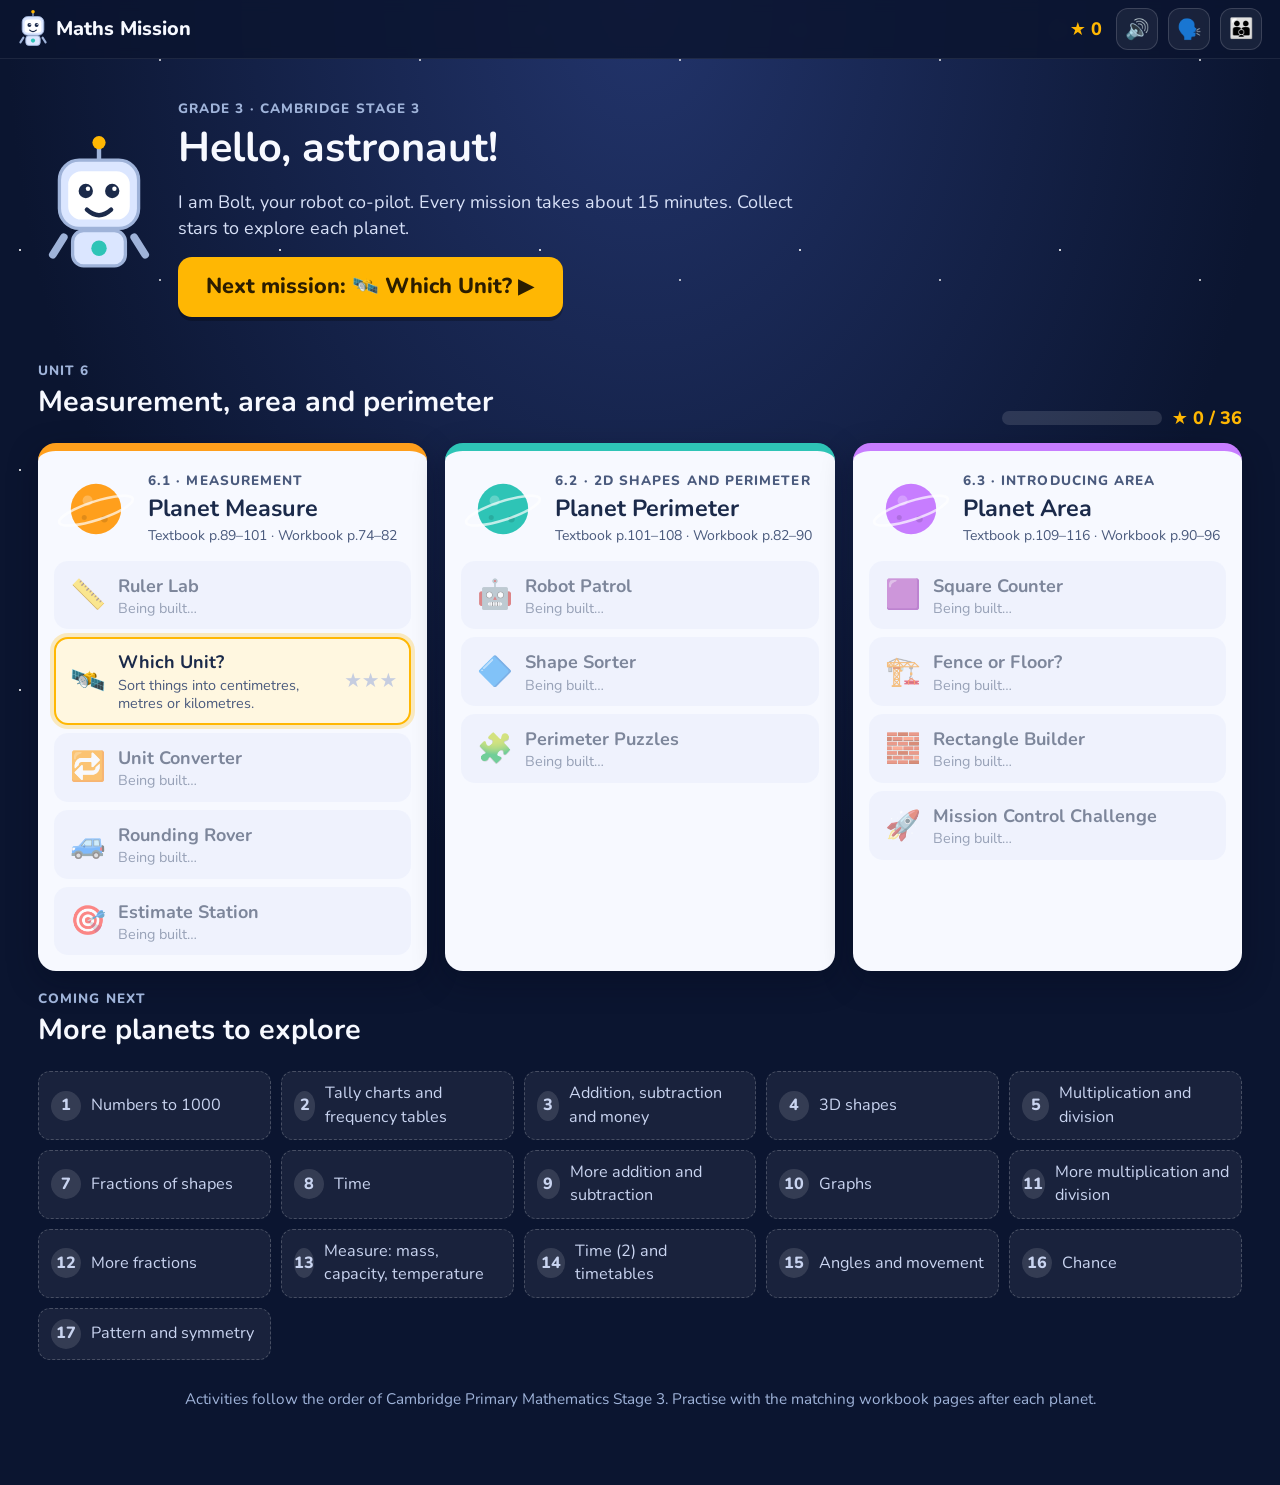
==== index.html @ ecca881b "Add Maths Mission core: app shell, mission map, parent corner, activity runtime Static site (no buil" ====
<!doctype html>
<html lang="en">
<head>
  <meta charset="utf-8">
  <meta name="viewport" content="width=device-width, initial-scale=1">
  <title>Maths Mission</title>
  <meta name="description" content="Interactive Grade 3 maths missions following Cambridge Primary Mathematics Stage 3.">
  <meta name="theme-color" content="#0b1530">
  <link rel="icon" type="image/svg+xml" href="assets/favicon.svg">
  <link rel="preconnect" href="https://fonts.googleapis.com">
  <link rel="preconnect" href="https://fonts.gstatic.com" crossorigin>
  <link rel="stylesheet" href="https://fonts.googleapis.com/css2?family=Nunito:wght@400;700;800&display=swap">
  <link rel="stylesheet" href="css/style.css">
</head>
<body>
  <div id="app"><p style="padding:40px;text-align:center">Loading Maths Mission…</p></div>
  <noscript><p style="padding:40px;text-align:center">Maths Mission needs JavaScript turned on.</p></noscript>

  <script src="js/core.js"></script>
  <script src="js/components.js"></script>
  <script src="js/curriculum.js"></script>

  <!-- Unit 6 activities (one file each) -->
  <script src="js/activities/ruler-lab.js"></script>
  <script src="js/activities/which-unit.js"></script>
  <script src="js/activities/unit-converter.js"></script>
  <script src="js/activities/rounding-rover.js"></script>
  <script src="js/activities/estimate-measure.js"></script>
  <script src="js/activities/robot-patrol.js"></script>
  <script src="js/activities/regular-irregular.js"></script>
  <script src="js/activities/perimeter-puzzles.js"></script>
  <script src="js/activities/square-counter.js"></script>
  <script src="js/activities/fence-or-grass.js"></script>
  <script src="js/activities/rectangle-builder.js"></script>
  <script src="js/activities/mission-challenge.js"></script>

  <script src="js/app.js"></script>
</body>
</html>
---- css/style.css ----
/* Maths Mission — styles. Space theme, large readable text, big click targets. */
:root {
  --space-1: #0b1530;
  --space-2: #15234a;
  --space-3: #22346b;
  --ink: #1b2a4a;
  --ink-soft: #4a5a7d;
  --paper: #f7f9ff;
  --paper-2: #e9eefc;
  --line: #c9d3ee;
  --gold: #ffb703;
  --good: #1f9d6b;
  --good-bg: #e2f7ee;
  --try: #c2410c;
  --try-bg: #fff1e6;
  --info-bg: #eef3ff;
  --accent: #2ec4b6;
  --radius: 18px;
  --shadow: 0 10px 30px rgba(3, 10, 30, 0.35);
  --font: 'Nunito', 'Trebuchet MS', 'Segoe UI', system-ui, sans-serif;
}

* {
  box-sizing: border-box;
}
html {
  font-size: 18px;
}
body {
  margin: 0;
  font-family: var(--font);
  color: var(--paper);
  background-color: var(--space-1);
  background-image: radial-gradient(1.5px 1.5px at 20px 30px, #ffffffcc 50%, transparent 51%), radial-gradient(1px 1px at 90px 120px, #ffffff99 50%, transparent 51%), radial-gradient(1.5px 1.5px at 160px 60px, #ffffffaa 50%, transparent 51%), radial-gradient(1px 1px at 230px 170px, #ffffff88 50%, transparent 51%), radial-gradient(ellipse at top, var(--space-3), var(--space-1) 70%);
  background-size: 260px 220px, 260px 220px, 260px 220px, 260px 220px, 100% 100%;
  background-attachment: fixed;
  min-height: 100vh;
  line-height: 1.45;
}
a {
  color: inherit;
}
button {
  font-family: inherit;
}
h1,
h2,
h3,
h4 {
  line-height: 1.2;
  margin: 0 0 0.4em;
}
.muted {
  color: var(--ink-soft);
}
[hidden] {
  display: none !important;
}

/* ---------- top bar ---------- */
.topbar {
  position: sticky;
  top: 0;
  z-index: 20;
  display: flex;
  align-items: center;
  gap: 10px;
  padding: 8px 18px;
  background: rgba(11, 21, 48, 0.85);
  backdrop-filter: blur(6px);
  border-bottom: 1px solid rgba(255, 255, 255, 0.08);
}
.brand {
  display: flex;
  align-items: center;
  gap: 8px;
  font-weight: 800;
  font-size: 1.1rem;
  text-decoration: none;
}
.crumb {
  color: #b9c6ea;
  font-size: 0.9rem;
  white-space: nowrap;
  overflow: hidden;
  text-overflow: ellipsis;
}
.spacer {
  flex: 1;
}
.total-stars {
  color: var(--gold);
  font-weight: 800;
  margin-right: 4px;
}
.icon-btn {
  display: inline-grid;
  place-items: center;
  width: 42px;
  height: 42px;
  border-radius: 12px;
  border: 1px solid rgba(255, 255, 255, 0.15);
  background: rgba(255, 255, 255, 0.06);
  color: #fff;
  font-size: 1.1rem;
  cursor: pointer;
  text-decoration: none;
}
.icon-btn:hover {
  background: rgba(255, 255, 255, 0.14);
}
.icon-btn.on {
  background: var(--accent);
  border-color: transparent;
}

/* ---------- layout ---------- */
.page {
  max-width: 1240px;
  margin: 0 auto;
  padding: 22px 18px 60px;
}
.card {
  background: var(--paper);
  color: var(--ink);
  border-radius: var(--radius);
  padding: 22px;
  box-shadow: var(--shadow);
  margin-bottom: 18px;
}
.card.center {
  text-align: center;
}
.kicker {
  text-transform: uppercase;
  letter-spacing: 0.08em;
  font-size: 0.75rem;
  font-weight: 800;
  color: #9fb3d9;
  margin: 0 0 4px;
}
.footnote {
  color: #9fb3d9;
  font-size: 0.85rem;
  text-align: center;
  margin-top: 28px;
}

/* ---------- buttons ---------- */
.btn {
  display: inline-flex;
  align-items: center;
  justify-content: center;
  gap: 6px;
  min-height: 52px;
  padding: 10px 22px;
  border-radius: 14px;
  border: none;
  background: var(--accent);
  color: #06212a;
  font-weight: 800;
  font-size: 1.05rem;
  cursor: pointer;
  text-decoration: none;
  box-shadow: 0 4px 0 rgba(0, 0, 0, 0.25);
  transition: transform 0.08s ease, filter 0.15s ease;
}
.btn:hover {
  filter: brightness(1.08);
}
.btn:active {
  transform: translateY(2px);
  box-shadow: 0 2px 0 rgba(0, 0, 0, 0.25);
}
.btn:disabled {
  opacity: 0.45;
  cursor: not-allowed;
  filter: grayscale(0.4);
}
.btn:focus-visible,
.choice:focus-visible,
.num-input:focus-visible,
.icon-btn:focus-visible,
.mission:focus-visible {
  outline: 4px solid var(--gold);
  outline-offset: 2px;
}
.btn-big {
  font-size: 1.2rem;
  min-height: 60px;
  padding: 12px 28px;
  background: var(--gold);
  color: #2b1d00;
}
.btn-ghost {
  background: var(--paper-2);
  color: var(--ink);
}
.btn-danger {
  background: #e5484d;
  color: #fff;
}
.btn-next {
  min-width: 150px;
  background: var(--gold);
  color: #2b1d00;
}

/* ---------- map ---------- */
.hero {
  display: flex;
  align-items: center;
  gap: 24px;
  padding: 18px 6px 26px;
}
.hero h1 {
  font-size: 2.3rem;
}
.hero .lead {
  color: #d7e0f7;
  max-width: 640px;
  margin: 0 0 16px;
}
.hero-robot .robot {
  animation: float 3.5s ease-in-out infinite;
}
@keyframes float {
  50% {
    transform: translateY(-8px);
  }
}
.unit {
  margin-top: 18px;
}
.unit-head {
  display: flex;
  justify-content: space-between;
  align-items: flex-end;
  gap: 16px;
  flex-wrap: wrap;
  margin-bottom: 12px;
}
.unit-head h2 {
  font-size: 1.6rem;
}
.unit-progress {
  display: flex;
  align-items: center;
  gap: 10px;
  min-width: 240px;
}
.bar {
  flex: 1;
  height: 14px;
  border-radius: 99px;
  background: rgba(255, 255, 255, 0.12);
  overflow: hidden;
}
.bar span {
  display: block;
  height: 100%;
  background: linear-gradient(90deg, var(--gold), #ffd166);
  border-radius: 99px;
}
.bar-label {
  color: var(--gold);
  font-weight: 800;
}
.planets {
  display: grid;
  grid-template-columns: repeat(3, minmax(0, 1fr));
  gap: 18px;
}
.planet {
  background: var(--paper);
  color: var(--ink);
  border-radius: var(--radius);
  padding: 16px;
  box-shadow: var(--shadow);
  border-top: 8px solid var(--accent);
}
.planet-head {
  display: flex;
  gap: 10px;
  align-items: center;
  margin-bottom: 10px;
}
.planet-head h3 {
  font-size: 1.3rem;
  margin: 0;
}
.planet-head .kicker {
  color: var(--ink-soft);
}
.book-ref {
  font-size: 0.78rem;
  color: var(--ink-soft);
  margin: 4px 0 0;
}
.missions {
  list-style: none;
  margin: 0;
  padding: 0;
  display: grid;
  gap: 8px;
}
.mission {
  display: flex;
  align-items: center;
  gap: 10px;
  padding: 10px 12px;
  border-radius: 14px;
  background: var(--paper-2);
  text-decoration: none;
  border: 2px solid transparent;
  transition: transform 0.1s ease, border-color 0.1s ease;
}
.mission:hover {
  transform: translateY(-2px);
  border-color: var(--accent);
}
.mission.is-next {
  border-color: var(--gold);
  background: #fff7e0;
  box-shadow: 0 0 0 4px rgba(255, 183, 3, 0.25);
}
.mission.is-locked {
  opacity: 0.55;
  pointer-events: none;
}
.mission-icon {
  font-size: 1.6rem;
  width: 40px;
  text-align: center;
}
.mission-text {
  flex: 1;
  display: flex;
  flex-direction: column;
  min-width: 0;
}
.mission-text small {
  color: var(--ink-soft);
  font-size: 0.8rem;
  line-height: 1.3;
}
.stars {
  white-space: nowrap;
  font-size: 1.1rem;
}
.star {
  color: #c6cde0;
}
.star.on {
  color: var(--gold);
  text-shadow: 0 0 6px rgba(255, 183, 3, 0.6);
}
.upcoming-grid {
  display: grid;
  grid-template-columns: repeat(auto-fill, minmax(210px, 1fr));
  gap: 10px;
}
.upcoming {
  display: flex;
  align-items: center;
  gap: 10px;
  padding: 10px 12px;
  border-radius: 12px;
  background: rgba(255, 255, 255, 0.06);
  border: 1px dashed rgba(255, 255, 255, 0.2);
  color: #c9d4f0;
  font-size: 0.9rem;
}
.upcoming-num {
  display: inline-grid;
  place-items: center;
  width: 30px;
  height: 30px;
  border-radius: 50%;
  background: rgba(255, 255, 255, 0.12);
  font-weight: 800;
}

/* ---------- activity player ---------- */
.play {
  display: grid;
  grid-template-columns: minmax(0, 1fr) 300px;
  gap: 18px;
  align-items: start;
}
.play-main {
  background: var(--paper);
  color: var(--ink);
  border-radius: var(--radius);
  box-shadow: var(--shadow);
  border-top: 8px solid var(--accent);
  padding: 16px 20px 18px;
  min-width: 0;
}
.play-head {
  display: flex;
  align-items: center;
  gap: 14px;
  flex-wrap: wrap;
}
.play-head h1 {
  font-size: 1.5rem;
  margin: 0;
  flex: 1;
}
.back {
  text-decoration: none;
  font-weight: 800;
  color: var(--ink-soft);
  padding: 6px 10px;
  border-radius: 10px;
  background: var(--paper-2);
}
.progress {
  display: flex;
  align-items: center;
  gap: 10px;
}
.phase-tag {
  font-size: 0.8rem;
  font-weight: 800;
  padding: 4px 10px;
  border-radius: 99px;
  background: var(--info-bg);
  color: var(--ink-soft);
}
.phase-practice {
  background: #fff3cd;
  color: #7a5200;
}
.phase-done {
  background: var(--good-bg);
  color: var(--good);
}
.dots {
  display: flex;
  gap: 5px;
}
.dots i {
  width: 14px;
  height: 14px;
  border-radius: 50%;
  background: var(--paper-2);
  border: 2px solid var(--line);
}
.dots i.done {
  background: var(--gold);
  border-color: var(--gold);
}
.dots i.now {
  border-color: var(--accent);
  box-shadow: 0 0 0 3px rgba(46, 196, 182, 0.3);
}
.robot-row {
  display: flex;
  align-items: center;
  gap: 12px;
  margin: 12px 0 6px;
}
.robot-box {
  flex: none;
}
.bubble {
  position: relative;
  background: var(--info-bg);
  border: 2px solid var(--line);
  border-radius: 16px;
  padding: 10px 14px;
  font-size: 1.1rem;
  font-weight: 700;
  min-height: 48px;
  flex: 1;
}
.bubble::before {
  content: '';
  position: absolute;
  left: -12px;
  top: 50%;
  margin-top: -10px;
  border: 10px solid transparent;
  border-right-color: var(--line);
  border-left: 0;
}
.bubble.pop {
  animation: pop 0.25s ease;
}
@keyframes pop {
  0% {
    transform: scale(0.97);
  }
  60% {
    transform: scale(1.02);
  }
}
.robot-cheer {
  animation: bounce 0.6s ease;
}
@keyframes bounce {
  30% {
    transform: translateY(-10px) rotate(-4deg);
  }
  60% {
    transform: translateY(0) rotate(3deg);
  }
}
.stage {
  min-height: 340px;
  padding: 10px 0;
  display: flex;
  flex-direction: column;
  align-items: center;
  gap: 14px;
}
.stage > * {
  max-width: 100%;
}
.controls {
  display: flex;
  align-items: center;
  justify-content: space-between;
  gap: 12px;
  border-top: 2px solid var(--paper-2);
  padding-top: 12px;
  flex-wrap: wrap;
}
.control-btns {
  display: flex;
  gap: 10px;
  margin-left: auto;
}
.feedback {
  font-weight: 700;
  font-size: 1.05rem;
  padding: 8px 12px;
  border-radius: 12px;
  min-height: 44px;
  flex: 1;
  min-width: 200px;
}
.fb-good {
  background: var(--good-bg);
  color: var(--good);
}
.fb-try {
  background: var(--try-bg);
  color: var(--try);
}
.fb-info {
  background: var(--info-bg);
  color: var(--ink);
}

/* parent panel */
.parent-panel {
  background: #fffaf0;
  color: var(--ink);
  border-radius: var(--radius);
  box-shadow: var(--shadow);
  padding: 14px 16px;
  position: sticky;
  top: 74px;
  font-size: 0.9rem;
}
.parent-panel summary {
  font-weight: 800;
  cursor: pointer;
  font-size: 1rem;
}
.tip-block {
  margin-top: 12px;
}
.tip-block h4 {
  font-size: 0.8rem;
  text-transform: uppercase;
  letter-spacing: 0.06em;
  color: #9a6b00;
  margin-bottom: 4px;
}
.tip-block p {
  margin: 0;
}
.tip-block ul {
  margin: 0;
  padding-left: 18px;
}
.tip-block li {
  margin-bottom: 4px;
}

/* done card */
.done-card {
  text-align: center;
  padding: 20px;
}
.done-stars .stars {
  font-size: 3.4rem;
}
.done-btns {
  display: flex;
  gap: 10px;
  justify-content: center;
  flex-wrap: wrap;
  margin-top: 14px;
}

/* ---------- shared activity widgets ---------- */
.lesson {
  text-align: center;
  max-width: 720px;
}
.lesson-title {
  font-size: 1.5rem;
  color: var(--ink);
}
.lesson-text {
  font-size: 1.15rem;
  margin: 0;
}
.prompt {
  font-size: 1.35rem;
  font-weight: 800;
  text-align: center;
  max-width: 760px;
}
.prompt b,
.prompt strong {
  color: #0b6e66;
}
.choices {
  display: grid;
  grid-template-columns: repeat(auto-fit, minmax(120px, 1fr));
  gap: 10px;
  width: 100%;
  max-width: 640px;
}
.choice {
  min-height: 60px;
  padding: 10px 14px;
  border-radius: 14px;
  border: 3px solid var(--line);
  background: #fff;
  color: var(--ink);
  font-size: 1.2rem;
  font-weight: 800;
  cursor: pointer;
  transition: transform 0.08s ease, border-color 0.1s ease;
}
.choice:hover:not(:disabled) {
  border-color: var(--accent);
  transform: translateY(-2px);
}
.choice:disabled {
  cursor: default;
}
.choice.good {
  border-color: var(--good);
  background: var(--good-bg);
  color: var(--good);
}
.choice.bad {
  border-color: var(--try);
  background: var(--try-bg);
  color: var(--try);
}
.num-row {
  display: flex;
  align-items: center;
  gap: 10px;
  flex-wrap: wrap;
  justify-content: center;
}
.num-prefix,
.num-unit {
  font-size: 1.3rem;
  font-weight: 800;
}
.num-input {
  width: 130px;
  height: 60px;
  font-size: 1.6rem;
  font-weight: 800;
  text-align: center;
  border-radius: 14px;
  border: 3px solid var(--line);
  color: var(--ink);
  font-family: inherit;
}
.num-input.good {
  border-color: var(--good);
  background: var(--good-bg);
}
.num-input.bad {
  border-color: var(--try);
}
.btn-check {
  background: var(--accent);
}
.btn-half {
  background: var(--paper-2);
  color: var(--ink);
}
.shake {
  animation: shake 0.35s ease;
}
@keyframes shake {
  25% {
    transform: translateX(-6px);
  }
  75% {
    transform: translateX(6px);
  }
}
.sum-row {
  display: flex;
  align-items: center;
  gap: 6px;
  flex-wrap: wrap;
  justify-content: center;
  font-size: 1.3rem;
  font-weight: 800;
}
.chip {
  display: inline-block;
  padding: 6px 12px;
  border-radius: 12px;
  background: var(--info-bg);
  border: 2px solid var(--line);
}
.chip-total {
  background: #fff3cd;
  border-color: var(--gold);
}
.sum-op {
  color: var(--ink-soft);
}

/* svg grid + ruler */
.grid-svg {
  touch-action: none;
  user-select: none;
}
.grid-lines line {
  stroke: #b8c4e3;
  stroke-width: 1.5;
}
.cell-fill {
  fill: #c9b6ff;
  stroke: none;
}
.cell-hover {
  fill: #e4dbff;
}
.ruler-body {
  fill: #ffe9a8;
  stroke: #d4a72c;
  stroke-width: 2;
}
.ruler-broken .ruler-body {
  fill: #ffd6a0;
}
.ruler-tick {
  stroke: #5a4300;
  stroke-width: 2;
}
.ruler-tick-half {
  stroke-width: 1.5;
}
.ruler-tick-mm {
  stroke-width: 1;
  opacity: 0.6;
}
.ruler-num {
  font-size: 15px;
  font-weight: 800;
  fill: #3d2e00;
  font-family: var(--font);
}
.ruler-cm {
  font-size: 11px;
  fill: #7a5c00;
  font-family: var(--font);
}
.dragging {
  cursor: grabbing !important;
}
svg text {
  font-family: var(--font);
}

/* confetti */
.confetti {
  position: fixed;
  inset: 0;
  pointer-events: none;
  overflow: hidden;
  z-index: 50;
}
.confetti i {
  position: absolute;
  top: -20px;
  width: 10px;
  height: 14px;
  border-radius: 2px;
  animation-name: fall;
  animation-timing-function: ease-in;
  animation-fill-mode: forwards;
}
@keyframes fall {
  to {
    top: 105%;
    transform: rotate(720deg);
  }
}

/* parent page */
.parent .card h1 {
  font-size: 1.8rem;
}
.table-wrap {
  overflow-x: auto;
}
.progress-table {
  width: 100%;
  border-collapse: collapse;
  font-size: 0.92rem;
}
.progress-table th,
.progress-table td {
  text-align: left;
  padding: 8px 10px;
  border-bottom: 1px solid var(--line);
  vertical-align: top;
}
.progress-table th {
  font-size: 0.75rem;
  text-transform: uppercase;
  letter-spacing: 0.05em;
  color: var(--ink-soft);
}
.section-row td {
  background: var(--paper-2);
  font-weight: 800;
}
.slips ul {
  margin: 0;
  padding-left: 16px;
}

/* ---------- responsive ---------- */
@media (max-width: 1100px) {
  .play {
    grid-template-columns: 1fr;
  }
  .parent-panel {
    position: static;
  }
}
@media (max-width: 900px) {
  .planets {
    grid-template-columns: 1fr;
  }
}
@media (max-width: 640px) {
  html {
    font-size: 16px;
  }
  .page {
    padding: 14px 16px 40px;
  }
  .hero {
    flex-direction: column;
    text-align: center;
  }
  .hero h1 {
    font-size: 1.8rem;
  }
  .crumb,
  .brand span {
    display: none;
  }
  .play-main {
    padding: 12px;
  }
  .controls {
    flex-direction: column;
    align-items: stretch;
  }
  .control-btns {
    margin-left: 0;
    justify-content: flex-end;
  }
}
@media (prefers-reduced-motion: reduce) {
  *,
  *::before,
  *::after {
    animation: none !important;
    transition: none !important;
  }
}
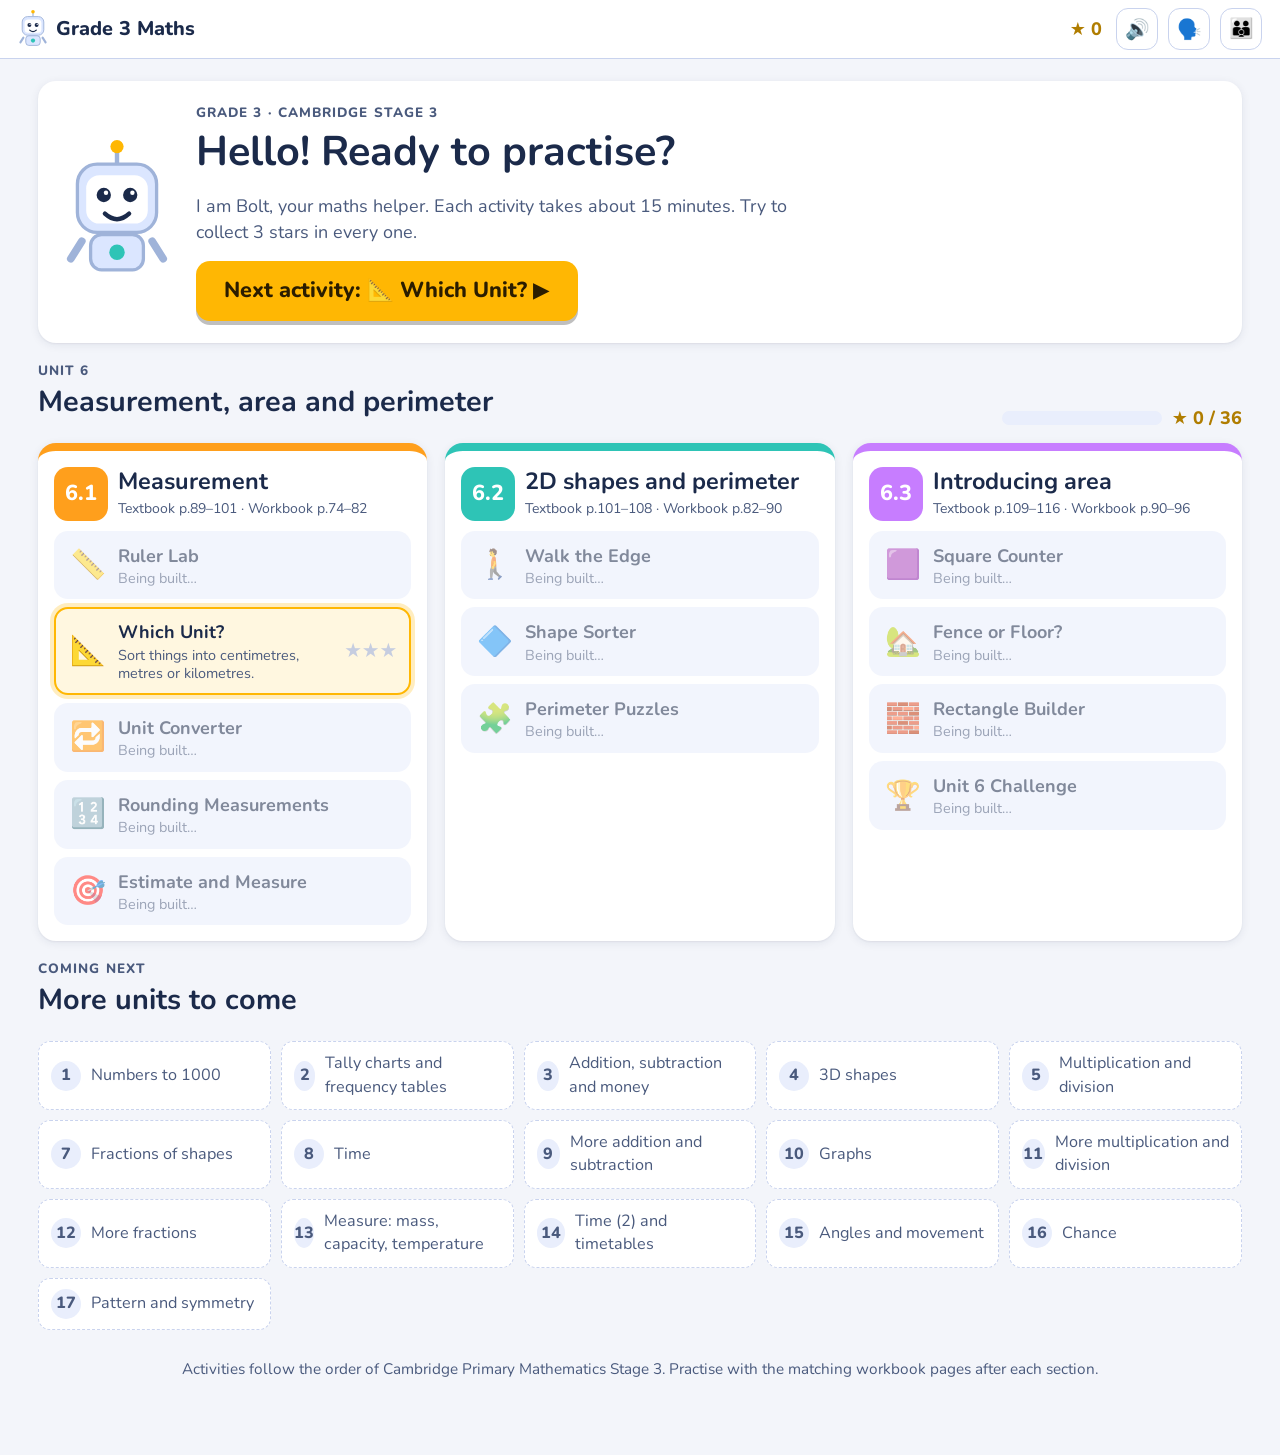
==== commit 95ad4827: "Switch to a plain, light design with everyday objects Remove the space/planet theme: light backgroun" ====
--- a/index.html
+++ b/index.html
@@ -3,9 +3,9 @@
 <head>
   <meta charset="utf-8">
   <meta name="viewport" content="width=device-width, initial-scale=1">
-  <title>Maths Mission</title>
-  <meta name="description" content="Interactive Grade 3 maths missions following Cambridge Primary Mathematics Stage 3.">
-  <meta name="theme-color" content="#0b1530">
+  <title>Grade 3 Maths</title>
+  <meta name="description" content="Interactive Grade 3 maths activities following Cambridge Primary Mathematics Stage 3.">
+  <meta name="theme-color" content="#f3f5fa">
   <link rel="icon" type="image/svg+xml" href="assets/favicon.svg">
   <link rel="preconnect" href="https://fonts.googleapis.com">
   <link rel="preconnect" href="https://fonts.gstatic.com" crossorigin>
@@ -13,8 +13,8 @@
   <link rel="stylesheet" href="css/style.css">
 </head>
 <body>
-  <div id="app"><p style="padding:40px;text-align:center">Loading Maths Mission…</p></div>
-  <noscript><p style="padding:40px;text-align:center">Maths Mission needs JavaScript turned on.</p></noscript>
+  <div id="app"><p style="padding:40px;text-align:center">Loading…</p></div>
+  <noscript><p style="padding:40px;text-align:center">This site needs JavaScript turned on.</p></noscript>
 
   <script src="js/core.js"></script>
   <script src="js/components.js"></script>
--- a/css/style.css
+++ b/css/style.css
@@ -1,8 +1,5 @@
 /* Maths Mission — styles. Space theme, large readable text, big click targets. */
 :root {
-  --space-1: #0b1530;
-  --space-2: #15234a;
-  --space-3: #22346b;
   --ink: #1b2a4a;
   --ink-soft: #4a5a7d;
   --paper: #f7f9ff;
@@ -16,7 +13,8 @@
   --info-bg: #eef3ff;
   --accent: #2ec4b6;
   --radius: 18px;
-  --shadow: 0 10px 30px rgba(3, 10, 30, 0.35);
+  --bg: #f3f5fa;
+  --shadow: 0 2px 10px rgba(27, 42, 74, 0.08), 0 1px 2px rgba(27, 42, 74, 0.06);
   --font: 'Nunito', 'Trebuchet MS', 'Segoe UI', system-ui, sans-serif;
 }
 
@@ -29,11 +27,8 @@
 body {
   margin: 0;
   font-family: var(--font);
-  color: var(--paper);
-  background-color: var(--space-1);
-  background-image: radial-gradient(1.5px 1.5px at 20px 30px, #ffffffcc 50%, transparent 51%), radial-gradient(1px 1px at 90px 120px, #ffffff99 50%, transparent 51%), radial-gradient(1.5px 1.5px at 160px 60px, #ffffffaa 50%, transparent 51%), radial-gradient(1px 1px at 230px 170px, #ffffff88 50%, transparent 51%), radial-gradient(ellipse at top, var(--space-3), var(--space-1) 70%);
-  background-size: 260px 220px, 260px 220px, 260px 220px, 260px 220px, 100% 100%;
-  background-attachment: fixed;
+  color: var(--ink);
+  background: var(--bg);
   min-height: 100vh;
   line-height: 1.45;
 }
@@ -66,9 +61,8 @@
   align-items: center;
   gap: 10px;
   padding: 8px 18px;
-  background: rgba(11, 21, 48, 0.85);
-  backdrop-filter: blur(6px);
-  border-bottom: 1px solid rgba(255, 255, 255, 0.08);
+  background: #ffffff;
+  border-bottom: 1px solid var(--line);
 }
 .brand {
   display: flex;
@@ -79,7 +73,7 @@
   text-decoration: none;
 }
 .crumb {
-  color: #b9c6ea;
+  color: var(--ink-soft);
   font-size: 0.9rem;
   white-space: nowrap;
   overflow: hidden;
@@ -89,7 +83,7 @@
   flex: 1;
 }
 .total-stars {
-  color: var(--gold);
+  color: #b07d00;
   font-weight: 800;
   margin-right: 4px;
 }
@@ -99,15 +93,15 @@
   width: 42px;
   height: 42px;
   border-radius: 12px;
-  border: 1px solid rgba(255, 255, 255, 0.15);
-  background: rgba(255, 255, 255, 0.06);
-  color: #fff;
+  border: 1px solid var(--line);
+  background: #fff;
+  color: var(--ink);
   font-size: 1.1rem;
   cursor: pointer;
   text-decoration: none;
 }
 .icon-btn:hover {
-  background: rgba(255, 255, 255, 0.14);
+  background: var(--paper-2);
 }
 .icon-btn.on {
   background: var(--accent);
@@ -136,11 +130,11 @@
   letter-spacing: 0.08em;
   font-size: 0.75rem;
   font-weight: 800;
-  color: #9fb3d9;
+  color: var(--ink-soft);
   margin: 0 0 4px;
 }
 .footnote {
-  color: #9fb3d9;
+  color: var(--ink-soft);
   font-size: 0.85rem;
   text-align: center;
   margin-top: 28px;
@@ -211,13 +205,16 @@
   display: flex;
   align-items: center;
   gap: 24px;
-  padding: 18px 6px 26px;
+  padding: 22px 24px;
+  background: #fff;
+  border-radius: var(--radius);
+  box-shadow: var(--shadow);
 }
 .hero h1 {
   font-size: 2.3rem;
 }
 .hero .lead {
-  color: #d7e0f7;
+  color: var(--ink-soft);
   max-width: 640px;
   margin: 0 0 16px;
 }
@@ -253,7 +250,7 @@
   flex: 1;
   height: 14px;
   border-radius: 99px;
-  background: rgba(255, 255, 255, 0.12);
+  background: var(--paper-2);
   overflow: hidden;
 }
 .bar span {
@@ -263,34 +260,43 @@
   border-radius: 99px;
 }
 .bar-label {
-  color: var(--gold);
-  font-weight: 800;
-}
-.planets {
+  color: #b07d00;
+  font-weight: 800;
+}
+.sections {
   display: grid;
   grid-template-columns: repeat(3, minmax(0, 1fr));
   gap: 18px;
 }
-.planet {
-  background: var(--paper);
+.section-card {
+  background: #fff;
   color: var(--ink);
   border-radius: var(--radius);
   padding: 16px;
   box-shadow: var(--shadow);
   border-top: 8px solid var(--accent);
 }
-.planet-head {
+.section-head {
   display: flex;
   gap: 10px;
   align-items: center;
   margin-bottom: 10px;
 }
-.planet-head h3 {
+.section-num {
+  flex: none;
+  display: inline-grid;
+  place-items: center;
+  width: 54px;
+  height: 54px;
+  border-radius: 14px;
+  background: var(--accent);
+  color: #fff;
+  font-weight: 800;
+  font-size: 1.2rem;
+}
+.section-head h3 {
   font-size: 1.3rem;
   margin: 0;
-}
-.planet-head .kicker {
-  color: var(--ink-soft);
 }
 .book-ref {
   font-size: 0.78rem;
@@ -366,9 +372,9 @@
   gap: 10px;
   padding: 10px 12px;
   border-radius: 12px;
-  background: rgba(255, 255, 255, 0.06);
-  border: 1px dashed rgba(255, 255, 255, 0.2);
-  color: #c9d4f0;
+  background: #fff;
+  border: 1px dashed var(--line);
+  color: var(--ink-soft);
   font-size: 0.9rem;
 }
 .upcoming-num {
@@ -377,7 +383,7 @@
   width: 30px;
   height: 30px;
   border-radius: 50%;
-  background: rgba(255, 255, 255, 0.12);
+  background: var(--paper-2);
   font-weight: 800;
 }
 
@@ -389,7 +395,7 @@
   align-items: start;
 }
 .play-main {
-  background: var(--paper);
+  background: #fff;
   color: var(--ink);
   border-radius: var(--radius);
   box-shadow: var(--shadow);
@@ -861,7 +867,7 @@
   }
 }
 @media (max-width: 900px) {
-  .planets {
+  .sections {
     grid-template-columns: 1fr;
   }
 }
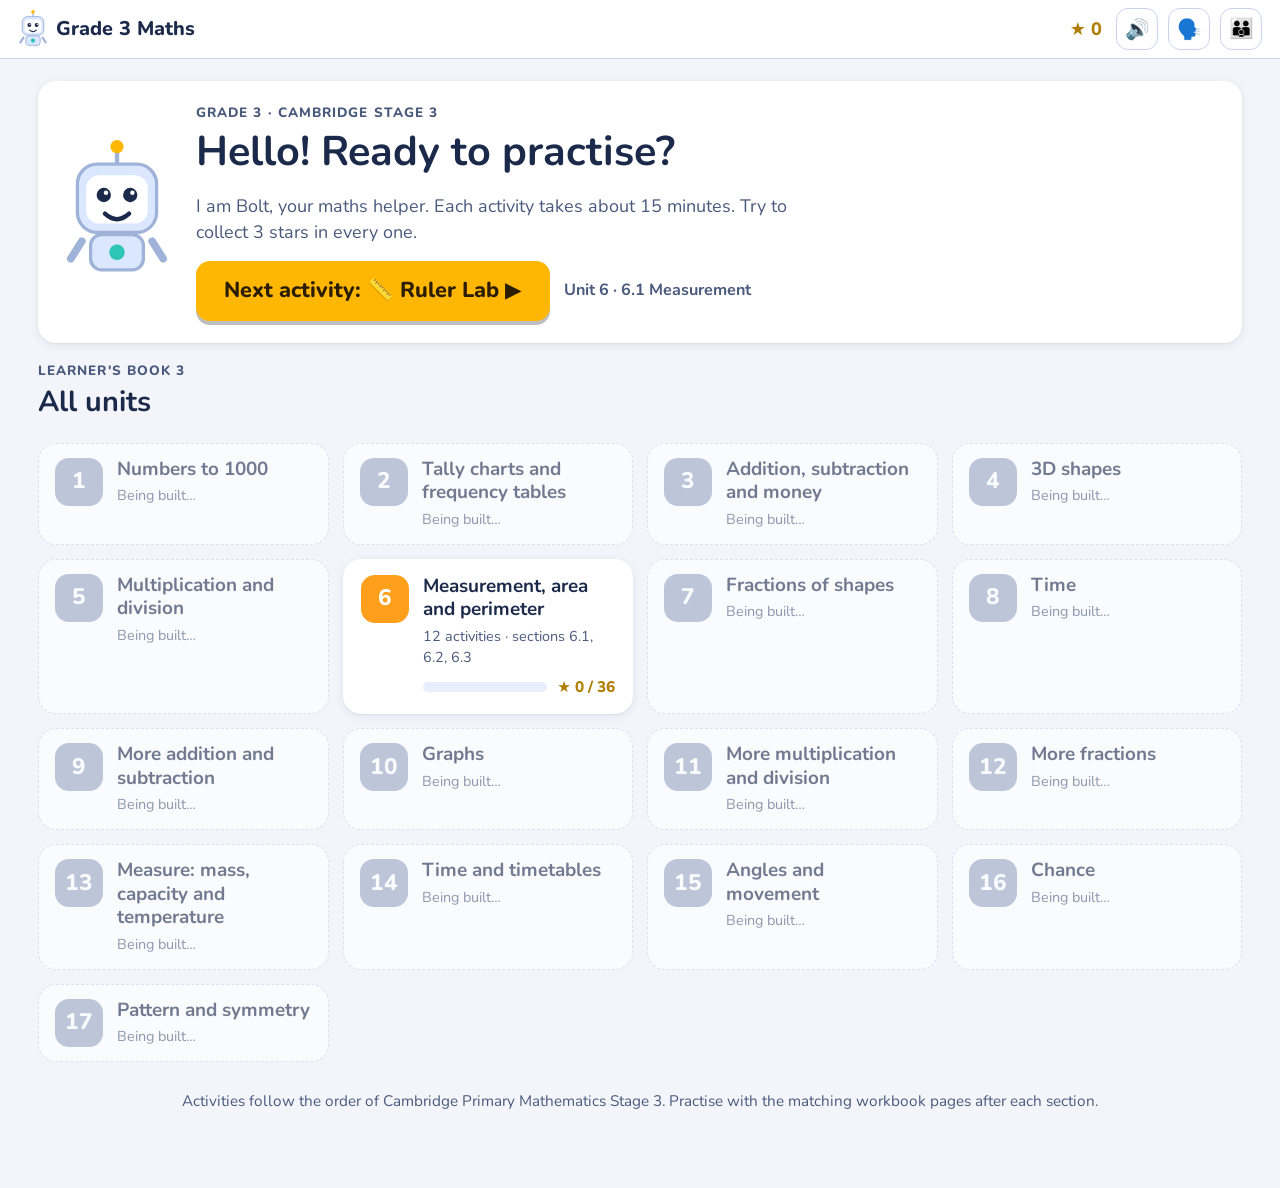
==== commit a1b26257: "Prepare for all 17 units: unit grid home page, unit pages, per-unit files The home page now shows ev" ====
--- a/index.html
+++ b/index.html
@@ -20,7 +20,52 @@
   <script src="js/components.js"></script>
   <script src="js/curriculum.js"></script>
 
-  <!-- Unit 6 activities (one file each) -->
+  <!-- Unit 1 -->
+  <script src="js/units/unit-01.js"></script>
+  <script src="js/activities/place-value-builder.js"></script>
+  <script src="js/activities/number-square-pieces.js"></script>
+  <script src="js/activities/number-word-cards.js"></script>
+  <script src="js/activities/compare-and-order.js"></script>
+  <script src="js/activities/number-line-1000.js"></script>
+  <script src="js/activities/rounding-hill.js"></script>
+
+  <!-- Unit 2 -->
+  <script src="js/units/unit-02.js"></script>
+  <script src="js/activities/tally-marks.js"></script>
+  <script src="js/activities/survey-tally-table.js"></script>
+  <script src="js/activities/read-the-table.js"></script>
+  <script src="js/activities/chance-experiment.js"></script>
+
+  <!-- Unit 3 -->
+  <script src="js/units/unit-03.js"></script>
+  <script src="js/activities/add-with-regrouping.js"></script>
+  <script src="js/activities/subtract-with-regrouping.js"></script>
+  <script src="js/activities/ink-blot-sums.js"></script>
+  <script src="js/activities/dollars-and-cents.js"></script>
+  <script src="js/activities/shop-and-change.js"></script>
+  <script src="js/activities/digit-sum-detective.js"></script>
+
+  <!-- Unit 4 -->
+  <script src="js/units/unit-04.js"></script>
+  <script src="js/activities/shape-sorter-3d.js"></script>
+  <script src="js/activities/prism-or-pyramid.js"></script>
+  <script src="js/activities/face-edge-vertex-count.js"></script>
+  <script src="js/activities/cube-builder.js"></script>
+  <script src="js/activities/straw-shape-builder.js"></script>
+  <script src="js/activities/mystery-shape-clues.js"></script>
+
+  <!-- Unit 5 -->
+  <script src="js/units/unit-05.js"></script>
+  <script src="js/activities/equal-groups-maker.js"></script>
+  <script src="js/activities/array-fact-family.js"></script>
+  <script src="js/activities/multiples-hunter.js"></script>
+  <script src="js/activities/times-ten-machine.js"></script>
+  <script src="js/activities/double-it-tables.js"></script>
+  <script src="js/activities/split-and-add-tables.js"></script>
+  <script src="js/activities/jump-along-sequences.js"></script>
+
+  <!-- Unit 6 -->
+  <script src="js/units/unit-06.js"></script>
   <script src="js/activities/ruler-lab.js"></script>
   <script src="js/activities/which-unit.js"></script>
   <script src="js/activities/unit-converter.js"></script>
@@ -34,6 +79,103 @@
   <script src="js/activities/rectangle-builder.js"></script>
   <script src="js/activities/mission-challenge.js"></script>
 
+  <!-- Unit 7 -->
+  <script src="js/units/unit-07.js"></script>
+  <script src="js/activities/fair-share-pizza.js"></script>
+  <script src="js/activities/fraction-colour-in.js"></script>
+  <script src="js/activities/fraction-strip-wall.js"></script>
+  <script src="js/activities/whole-from-part.js"></script>
+  <script src="js/activities/tile-designer.js"></script>
+
+  <!-- Unit 8 -->
+  <script src="js/units/unit-08.js"></script>
+  <script src="js/activities/hour-hand-hint.js"></script>
+  <script src="js/activities/five-minute-ring.js"></script>
+  <script src="js/activities/past-or-to.js"></script>
+  <script src="js/activities/clock-twins.js"></script>
+  <script src="js/activities/set-the-clock.js"></script>
+
+  <!-- Unit 9 -->
+  <script src="js/units/unit-09.js"></script>
+  <script src="js/activities/tens-make-a-hundred.js"></script>
+  <script src="js/activities/best-order-adding.js"></script>
+  <script src="js/activities/swap-a-hundred.js"></script>
+  <script src="js/activities/mystery-number.js"></script>
+  <script src="js/activities/bonds-to-100.js"></script>
+  <script src="js/activities/thousand-partners.js"></script>
+
+  <!-- Unit 10 -->
+  <script src="js/units/unit-10.js"></script>
+  <script src="js/activities/pictogram-maker.js"></script>
+  <script src="js/activities/bar-chart-builder.js"></script>
+  <script src="js/activities/spin-and-count.js"></script>
+  <script src="js/activities/venn-hoops.js"></script>
+  <script src="js/activities/carroll-grid.js"></script>
+
+  <!-- Unit 11 -->
+  <script src="js/units/unit-11.js"></script>
+  <script src="js/activities/times-square-explorer.js"></script>
+  <script src="js/activities/sequence-hops.js"></script>
+  <script src="js/activities/split-and-multiply.js"></script>
+  <script src="js/activities/share-and-leftovers.js"></script>
+  <script src="js/activities/grid-method-builder.js"></script>
+  <script src="js/activities/chunk-and-divide.js"></script>
+  <script src="js/activities/remainder-decisions.js"></script>
+
+  <!-- Unit 12 -->
+  <script src="js/units/unit-12.js"></script>
+  <script src="js/activities/fraction-share-out.js"></script>
+  <script src="js/activities/fraction-whole-finder.js"></script>
+  <script src="js/activities/fraction-line-up.js"></script>
+  <script src="js/activities/equivalent-wall.js"></script>
+  <script src="js/activities/fraction-strip-sums.js"></script>
+  <script src="js/activities/sale-price-shop.js"></script>
+  <script src="js/activities/dicey-tenths.js"></script>
+  <script src="js/activities/fraction-of-measures.js"></script>
+
+  <!-- Unit 13 -->
+  <script src="js/units/unit-13.js"></script>
+  <script src="js/activities/scale-reader.js"></script>
+  <script src="js/activities/balance-puzzle.js"></script>
+  <script src="js/activities/kilo-grid.js"></script>
+  <script src="js/activities/jug-reader.js"></script>
+  <script src="js/activities/same-amount.js"></script>
+  <script src="js/activities/thermo-reader.js"></script>
+
+  <!-- Unit 14 -->
+  <script src="js/units/unit-14.js"></script>
+  <script src="js/activities/clock-to-the-minute.js"></script>
+  <script src="js/activities/minute-challenge.js"></script>
+  <script src="js/activities/calendar-hops.js"></script>
+  <script src="js/activities/birthdays-and-years.js"></script>
+  <script src="js/activities/my-day-timetable.js"></script>
+  <script src="js/activities/bus-stop-timetable.js"></script>
+
+  <!-- Unit 15 -->
+  <script src="js/units/unit-15.js"></script>
+  <script src="js/activities/turn-spinner.js"></script>
+  <script src="js/activities/right-angle-hunt.js"></script>
+  <script src="js/activities/compass-garden.js"></script>
+  <script src="js/activities/robot-route.js"></script>
+  <script src="js/activities/hippo-routes.js"></script>
+
+  <!-- Unit 16 -->
+  <script src="js/units/unit-16.js"></script>
+  <script src="js/activities/chance-word-sort.js"></script>
+  <script src="js/activities/domino-card-draw.js"></script>
+  <script src="js/activities/crocodile-coin-walk.js"></script>
+  <script src="js/activities/spinner-lab.js"></script>
+  <script src="js/activities/sweet-jar-chance.js"></script>
+  <script src="js/activities/venn-property-game.js"></script>
+
+  <!-- Unit 17 -->
+  <script src="js/units/unit-17.js"></script>
+  <script src="js/activities/mirror-line-finder.js"></script>
+  <script src="js/activities/reflect-it.js"></script>
+  <script src="js/activities/six-square-designs.js"></script>
+  <script src="js/activities/pattern-steps.js"></script>
+  <script src="js/activities/likelihood-line.js"></script>
+
   <script src="js/app.js"></script>
 </body>
 </html>
--- a/css/style.css
+++ b/css/style.css
@@ -51,11 +51,27 @@
 [hidden] {
   display: none !important;
 }
+/* Paints the phone status-bar band above the sticky top bar. */
+body::before {
+  content: '';
+  position: fixed;
+  inset: 0 0 auto;
+  height: env(safe-area-inset-top, 0px);
+  z-index: 25;
+  background: #ffffff;
+}
+.reset-row,
+.reset-btns {
+  display: flex;
+  flex-wrap: wrap;
+  gap: 10px;
+  align-items: center;
+}
 
 /* ---------- top bar ---------- */
 .topbar {
   position: sticky;
-  top: 0;
+  top: env(safe-area-inset-top, 0px);
   z-index: 20;
   display: flex;
   align-items: center;
@@ -857,6 +873,110 @@
   padding-left: 16px;
 }
 
+/* ---------- home: unit grid ---------- */
+.hero-actions {
+  display: flex;
+  align-items: center;
+  gap: 14px;
+  flex-wrap: wrap;
+}
+.hero-where {
+  color: var(--ink-soft);
+  font-size: 0.9rem;
+  font-weight: 700;
+}
+.unit-grid {
+  display: grid;
+  grid-template-columns: repeat(auto-fill, minmax(280px, 1fr));
+  gap: 14px;
+}
+.unit-card {
+  display: flex;
+  gap: 14px;
+  align-items: flex-start;
+  padding: 14px 16px;
+  background: #fff;
+  border-radius: var(--radius);
+  box-shadow: var(--shadow);
+  text-decoration: none;
+  border: 2px solid transparent;
+  transition: transform 0.1s ease, border-color 0.1s ease;
+}
+.unit-card:hover {
+  transform: translateY(-2px);
+  border-color: var(--accent);
+}
+.unit-card.is-locked {
+  opacity: 0.6;
+  pointer-events: none;
+  box-shadow: none;
+  border: 1px dashed var(--line);
+}
+.unit-num {
+  flex: none;
+  display: inline-grid;
+  place-items: center;
+  width: 48px;
+  height: 48px;
+  border-radius: 14px;
+  background: var(--accent);
+  color: #fff;
+  font-weight: 800;
+  font-size: 1.25rem;
+  font-variant-numeric: tabular-nums;
+}
+.unit-card-text {
+  display: flex;
+  flex-direction: column;
+  gap: 4px;
+  min-width: 0;
+  flex: 1;
+}
+.unit-card-text strong {
+  font-size: 1.05rem;
+  line-height: 1.25;
+}
+.unit-card-text small {
+  color: var(--ink-soft);
+  font-size: 0.8rem;
+}
+.unit-card .unit-progress {
+  min-width: 0;
+  margin-top: 4px;
+}
+.unit-card .bar {
+  height: 10px;
+}
+.unit-card .bar-label {
+  font-size: 0.85rem;
+  white-space: nowrap;
+}
+.back-light {
+  display: inline-block;
+  margin-bottom: 6px;
+}
+.unit-title {
+  font-size: 1.8rem;
+  text-wrap: balance;
+}
+.sections-two {
+  grid-template-columns: repeat(2, minmax(0, 1fr));
+}
+.sections-one {
+  grid-template-columns: minmax(0, 720px);
+}
+.unit-nav {
+  display: flex;
+  justify-content: space-between;
+  gap: 12px;
+  margin-top: 22px;
+}
+.unit-row td {
+  background: var(--ink);
+  color: #fff;
+  font-weight: 800;
+}
+
 /* ---------- responsive ---------- */
 @media (max-width: 1100px) {
   .play {
@@ -867,7 +987,9 @@
   }
 }
 @media (max-width: 900px) {
-  .sections {
+  .sections,
+  .sections-two,
+  .sections-one {
     grid-template-columns: 1fr;
   }
 }
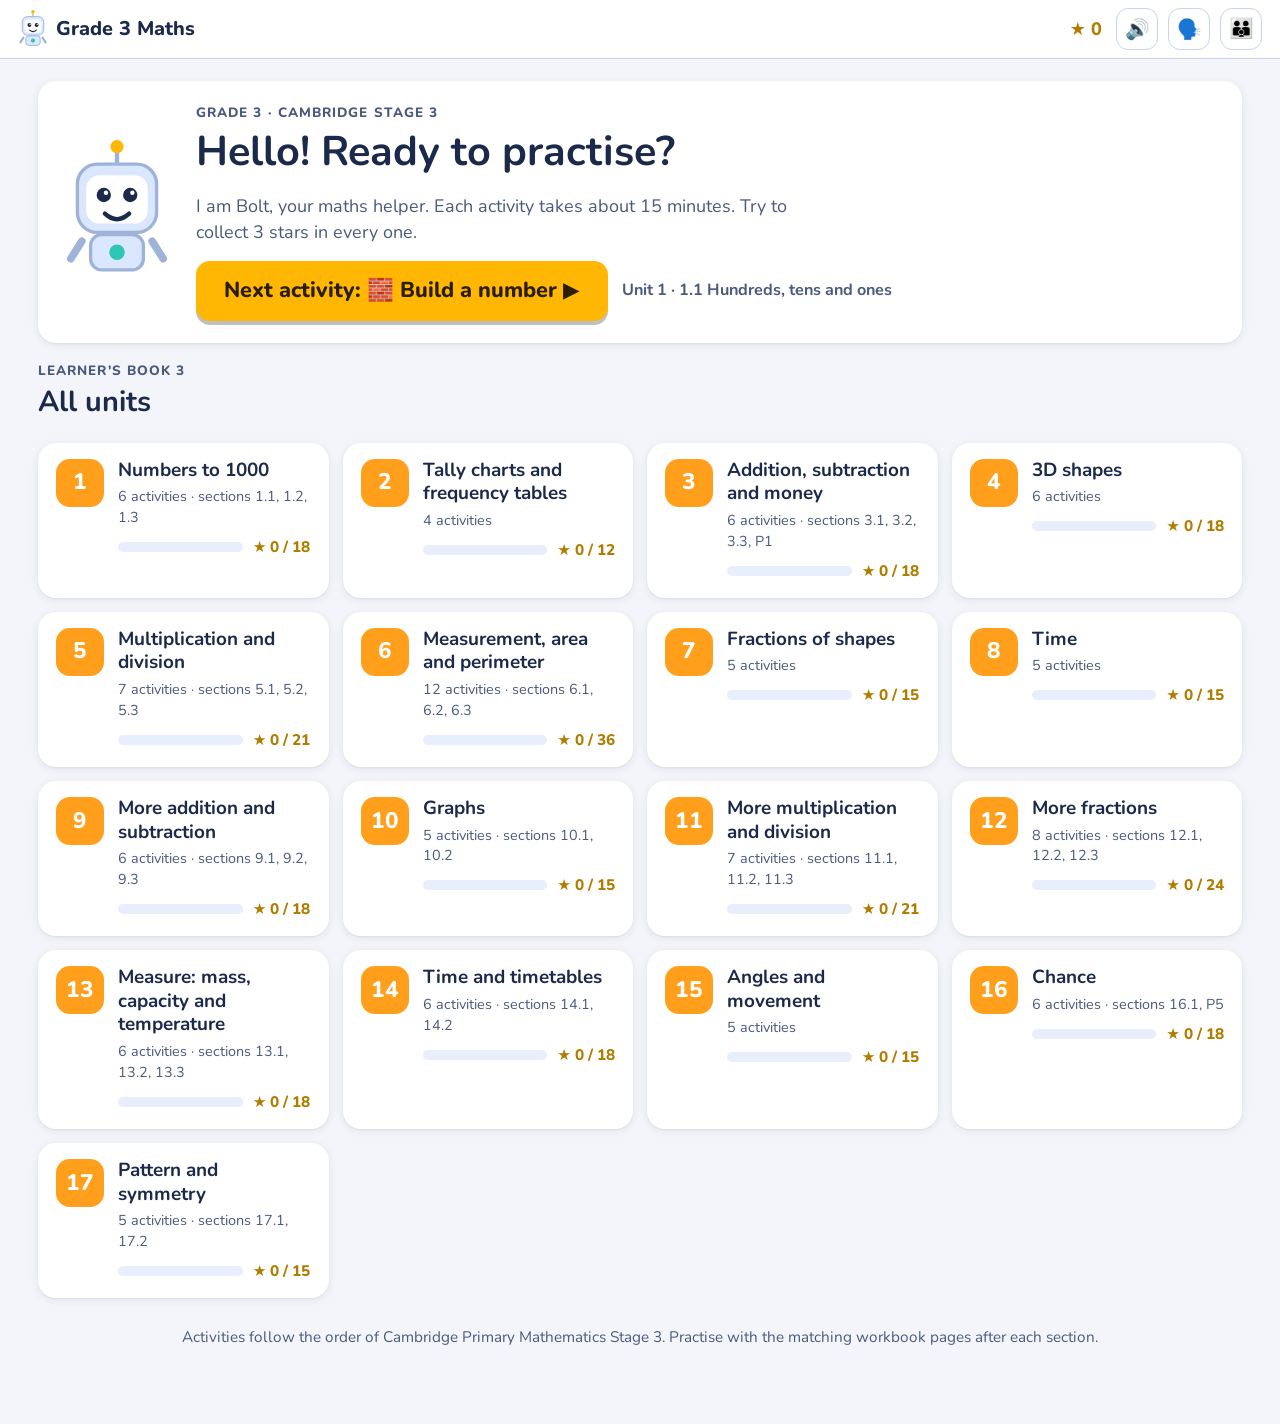
==== commit 85eab736: "WIP: Phase 1 account screens in progress (checkpoint) Partial work from the build in progress: scrip" ====
--- a/index.html
+++ b/index.html
@@ -16,6 +16,7 @@
   <div id="app"><p style="padding:40px;text-align:center">Loading…</p></div>
   <noscript><p style="padding:40px;text-align:center">This site needs JavaScript turned on.</p></noscript>
 
+  <script src="js/config.js"></script>
   <script src="js/core.js"></script>
   <script src="js/components.js"></script>
   <script src="js/curriculum.js"></script>
@@ -176,6 +177,7 @@
   <script src="js/activities/pattern-steps.js"></script>
   <script src="js/activities/likelihood-line.js"></script>
 
+  <script src="js/sync.js"></script>
   <script src="js/app.js"></script>
 </body>
 </html>
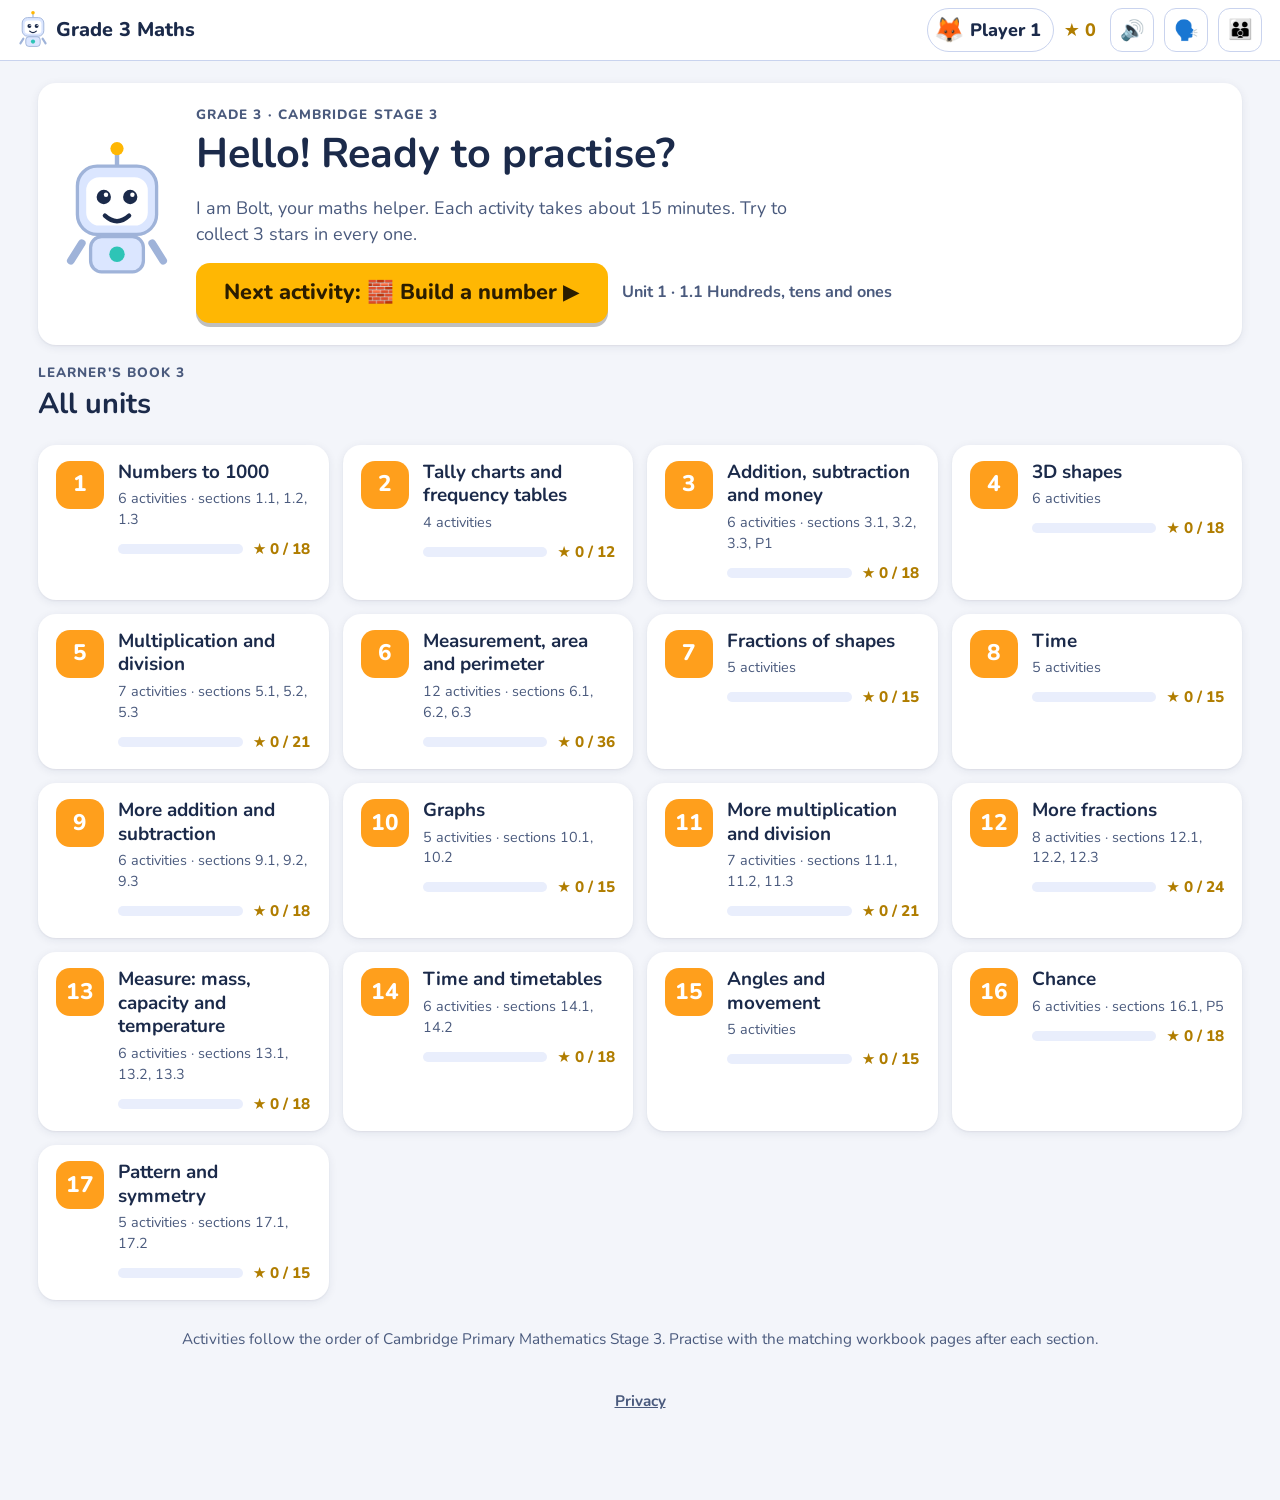
==== commit 55a548ba: "Turn on accounts for syedanwaarullah.com; cache-proof file versions - js/config.js: the site's Supab" ====
--- a/index.html
+++ b/index.html
@@ -10,174 +10,174 @@
   <link rel="preconnect" href="https://fonts.googleapis.com">
   <link rel="preconnect" href="https://fonts.gstatic.com" crossorigin>
   <link rel="stylesheet" href="https://fonts.googleapis.com/css2?family=Nunito:wght@400;700;800&display=swap">
-  <link rel="stylesheet" href="css/style.css">
+  <link rel="stylesheet" href="css/style.css?v=2026-11-06">
 </head>
 <body>
   <div id="app"><p style="padding:40px;text-align:center">Loading…</p></div>
   <noscript><p style="padding:40px;text-align:center">This site needs JavaScript turned on.</p></noscript>
 
-  <script src="js/config.js"></script>
-  <script src="js/core.js"></script>
-  <script src="js/components.js"></script>
-  <script src="js/curriculum.js"></script>
+  <script src="js/config.js?v=2026-11-06"></script>
+  <script src="js/core.js?v=2026-11-06"></script>
+  <script src="js/components.js?v=2026-11-06"></script>
+  <script src="js/curriculum.js?v=2026-11-06"></script>
 
   <!-- Unit 1 -->
-  <script src="js/units/unit-01.js"></script>
-  <script src="js/activities/place-value-builder.js"></script>
-  <script src="js/activities/number-square-pieces.js"></script>
-  <script src="js/activities/number-word-cards.js"></script>
-  <script src="js/activities/compare-and-order.js"></script>
-  <script src="js/activities/number-line-1000.js"></script>
-  <script src="js/activities/rounding-hill.js"></script>
+  <script src="js/units/unit-01.js?v=2026-11-06"></script>
+  <script src="js/activities/place-value-builder.js?v=2026-11-06"></script>
+  <script src="js/activities/number-square-pieces.js?v=2026-11-06"></script>
+  <script src="js/activities/number-word-cards.js?v=2026-11-06"></script>
+  <script src="js/activities/compare-and-order.js?v=2026-11-06"></script>
+  <script src="js/activities/number-line-1000.js?v=2026-11-06"></script>
+  <script src="js/activities/rounding-hill.js?v=2026-11-06"></script>
 
   <!-- Unit 2 -->
-  <script src="js/units/unit-02.js"></script>
-  <script src="js/activities/tally-marks.js"></script>
-  <script src="js/activities/survey-tally-table.js"></script>
-  <script src="js/activities/read-the-table.js"></script>
-  <script src="js/activities/chance-experiment.js"></script>
+  <script src="js/units/unit-02.js?v=2026-11-06"></script>
+  <script src="js/activities/tally-marks.js?v=2026-11-06"></script>
+  <script src="js/activities/survey-tally-table.js?v=2026-11-06"></script>
+  <script src="js/activities/read-the-table.js?v=2026-11-06"></script>
+  <script src="js/activities/chance-experiment.js?v=2026-11-06"></script>
 
   <!-- Unit 3 -->
-  <script src="js/units/unit-03.js"></script>
-  <script src="js/activities/add-with-regrouping.js"></script>
-  <script src="js/activities/subtract-with-regrouping.js"></script>
-  <script src="js/activities/ink-blot-sums.js"></script>
-  <script src="js/activities/dollars-and-cents.js"></script>
-  <script src="js/activities/shop-and-change.js"></script>
-  <script src="js/activities/digit-sum-detective.js"></script>
+  <script src="js/units/unit-03.js?v=2026-11-06"></script>
+  <script src="js/activities/add-with-regrouping.js?v=2026-11-06"></script>
+  <script src="js/activities/subtract-with-regrouping.js?v=2026-11-06"></script>
+  <script src="js/activities/ink-blot-sums.js?v=2026-11-06"></script>
+  <script src="js/activities/dollars-and-cents.js?v=2026-11-06"></script>
+  <script src="js/activities/shop-and-change.js?v=2026-11-06"></script>
+  <script src="js/activities/digit-sum-detective.js?v=2026-11-06"></script>
 
   <!-- Unit 4 -->
-  <script src="js/units/unit-04.js"></script>
-  <script src="js/activities/shape-sorter-3d.js"></script>
-  <script src="js/activities/prism-or-pyramid.js"></script>
-  <script src="js/activities/face-edge-vertex-count.js"></script>
-  <script src="js/activities/cube-builder.js"></script>
-  <script src="js/activities/straw-shape-builder.js"></script>
-  <script src="js/activities/mystery-shape-clues.js"></script>
+  <script src="js/units/unit-04.js?v=2026-11-06"></script>
+  <script src="js/activities/shape-sorter-3d.js?v=2026-11-06"></script>
+  <script src="js/activities/prism-or-pyramid.js?v=2026-11-06"></script>
+  <script src="js/activities/face-edge-vertex-count.js?v=2026-11-06"></script>
+  <script src="js/activities/cube-builder.js?v=2026-11-06"></script>
+  <script src="js/activities/straw-shape-builder.js?v=2026-11-06"></script>
+  <script src="js/activities/mystery-shape-clues.js?v=2026-11-06"></script>
 
   <!-- Unit 5 -->
-  <script src="js/units/unit-05.js"></script>
-  <script src="js/activities/equal-groups-maker.js"></script>
-  <script src="js/activities/array-fact-family.js"></script>
-  <script src="js/activities/multiples-hunter.js"></script>
-  <script src="js/activities/times-ten-machine.js"></script>
-  <script src="js/activities/double-it-tables.js"></script>
-  <script src="js/activities/split-and-add-tables.js"></script>
-  <script src="js/activities/jump-along-sequences.js"></script>
+  <script src="js/units/unit-05.js?v=2026-11-06"></script>
+  <script src="js/activities/equal-groups-maker.js?v=2026-11-06"></script>
+  <script src="js/activities/array-fact-family.js?v=2026-11-06"></script>
+  <script src="js/activities/multiples-hunter.js?v=2026-11-06"></script>
+  <script src="js/activities/times-ten-machine.js?v=2026-11-06"></script>
+  <script src="js/activities/double-it-tables.js?v=2026-11-06"></script>
+  <script src="js/activities/split-and-add-tables.js?v=2026-11-06"></script>
+  <script src="js/activities/jump-along-sequences.js?v=2026-11-06"></script>
 
   <!-- Unit 6 -->
-  <script src="js/units/unit-06.js"></script>
-  <script src="js/activities/ruler-lab.js"></script>
-  <script src="js/activities/which-unit.js"></script>
-  <script src="js/activities/unit-converter.js"></script>
-  <script src="js/activities/rounding-rover.js"></script>
-  <script src="js/activities/estimate-measure.js"></script>
-  <script src="js/activities/robot-patrol.js"></script>
-  <script src="js/activities/regular-irregular.js"></script>
-  <script src="js/activities/perimeter-puzzles.js"></script>
-  <script src="js/activities/square-counter.js"></script>
-  <script src="js/activities/fence-or-grass.js"></script>
-  <script src="js/activities/rectangle-builder.js"></script>
-  <script src="js/activities/mission-challenge.js"></script>
+  <script src="js/units/unit-06.js?v=2026-11-06"></script>
+  <script src="js/activities/ruler-lab.js?v=2026-11-06"></script>
+  <script src="js/activities/which-unit.js?v=2026-11-06"></script>
+  <script src="js/activities/unit-converter.js?v=2026-11-06"></script>
+  <script src="js/activities/rounding-rover.js?v=2026-11-06"></script>
+  <script src="js/activities/estimate-measure.js?v=2026-11-06"></script>
+  <script src="js/activities/robot-patrol.js?v=2026-11-06"></script>
+  <script src="js/activities/regular-irregular.js?v=2026-11-06"></script>
+  <script src="js/activities/perimeter-puzzles.js?v=2026-11-06"></script>
+  <script src="js/activities/square-counter.js?v=2026-11-06"></script>
+  <script src="js/activities/fence-or-grass.js?v=2026-11-06"></script>
+  <script src="js/activities/rectangle-builder.js?v=2026-11-06"></script>
+  <script src="js/activities/mission-challenge.js?v=2026-11-06"></script>
 
   <!-- Unit 7 -->
-  <script src="js/units/unit-07.js"></script>
-  <script src="js/activities/fair-share-pizza.js"></script>
-  <script src="js/activities/fraction-colour-in.js"></script>
-  <script src="js/activities/fraction-strip-wall.js"></script>
-  <script src="js/activities/whole-from-part.js"></script>
-  <script src="js/activities/tile-designer.js"></script>
+  <script src="js/units/unit-07.js?v=2026-11-06"></script>
+  <script src="js/activities/fair-share-pizza.js?v=2026-11-06"></script>
+  <script src="js/activities/fraction-colour-in.js?v=2026-11-06"></script>
+  <script src="js/activities/fraction-strip-wall.js?v=2026-11-06"></script>
+  <script src="js/activities/whole-from-part.js?v=2026-11-06"></script>
+  <script src="js/activities/tile-designer.js?v=2026-11-06"></script>
 
   <!-- Unit 8 -->
-  <script src="js/units/unit-08.js"></script>
-  <script src="js/activities/hour-hand-hint.js"></script>
-  <script src="js/activities/five-minute-ring.js"></script>
-  <script src="js/activities/past-or-to.js"></script>
-  <script src="js/activities/clock-twins.js"></script>
-  <script src="js/activities/set-the-clock.js"></script>
+  <script src="js/units/unit-08.js?v=2026-11-06"></script>
+  <script src="js/activities/hour-hand-hint.js?v=2026-11-06"></script>
+  <script src="js/activities/five-minute-ring.js?v=2026-11-06"></script>
+  <script src="js/activities/past-or-to.js?v=2026-11-06"></script>
+  <script src="js/activities/clock-twins.js?v=2026-11-06"></script>
+  <script src="js/activities/set-the-clock.js?v=2026-11-06"></script>
 
   <!-- Unit 9 -->
-  <script src="js/units/unit-09.js"></script>
-  <script src="js/activities/tens-make-a-hundred.js"></script>
-  <script src="js/activities/best-order-adding.js"></script>
-  <script src="js/activities/swap-a-hundred.js"></script>
-  <script src="js/activities/mystery-number.js"></script>
-  <script src="js/activities/bonds-to-100.js"></script>
-  <script src="js/activities/thousand-partners.js"></script>
+  <script src="js/units/unit-09.js?v=2026-11-06"></script>
+  <script src="js/activities/tens-make-a-hundred.js?v=2026-11-06"></script>
+  <script src="js/activities/best-order-adding.js?v=2026-11-06"></script>
+  <script src="js/activities/swap-a-hundred.js?v=2026-11-06"></script>
+  <script src="js/activities/mystery-number.js?v=2026-11-06"></script>
+  <script src="js/activities/bonds-to-100.js?v=2026-11-06"></script>
+  <script src="js/activities/thousand-partners.js?v=2026-11-06"></script>
 
   <!-- Unit 10 -->
-  <script src="js/units/unit-10.js"></script>
-  <script src="js/activities/pictogram-maker.js"></script>
-  <script src="js/activities/bar-chart-builder.js"></script>
-  <script src="js/activities/spin-and-count.js"></script>
-  <script src="js/activities/venn-hoops.js"></script>
-  <script src="js/activities/carroll-grid.js"></script>
+  <script src="js/units/unit-10.js?v=2026-11-06"></script>
+  <script src="js/activities/pictogram-maker.js?v=2026-11-06"></script>
+  <script src="js/activities/bar-chart-builder.js?v=2026-11-06"></script>
+  <script src="js/activities/spin-and-count.js?v=2026-11-06"></script>
+  <script src="js/activities/venn-hoops.js?v=2026-11-06"></script>
+  <script src="js/activities/carroll-grid.js?v=2026-11-06"></script>
 
   <!-- Unit 11 -->
-  <script src="js/units/unit-11.js"></script>
-  <script src="js/activities/times-square-explorer.js"></script>
-  <script src="js/activities/sequence-hops.js"></script>
-  <script src="js/activities/split-and-multiply.js"></script>
-  <script src="js/activities/share-and-leftovers.js"></script>
-  <script src="js/activities/grid-method-builder.js"></script>
-  <script src="js/activities/chunk-and-divide.js"></script>
-  <script src="js/activities/remainder-decisions.js"></script>
+  <script src="js/units/unit-11.js?v=2026-11-06"></script>
+  <script src="js/activities/times-square-explorer.js?v=2026-11-06"></script>
+  <script src="js/activities/sequence-hops.js?v=2026-11-06"></script>
+  <script src="js/activities/split-and-multiply.js?v=2026-11-06"></script>
+  <script src="js/activities/share-and-leftovers.js?v=2026-11-06"></script>
+  <script src="js/activities/grid-method-builder.js?v=2026-11-06"></script>
+  <script src="js/activities/chunk-and-divide.js?v=2026-11-06"></script>
+  <script src="js/activities/remainder-decisions.js?v=2026-11-06"></script>
 
   <!-- Unit 12 -->
-  <script src="js/units/unit-12.js"></script>
-  <script src="js/activities/fraction-share-out.js"></script>
-  <script src="js/activities/fraction-whole-finder.js"></script>
-  <script src="js/activities/fraction-line-up.js"></script>
-  <script src="js/activities/equivalent-wall.js"></script>
-  <script src="js/activities/fraction-strip-sums.js"></script>
-  <script src="js/activities/sale-price-shop.js"></script>
-  <script src="js/activities/dicey-tenths.js"></script>
-  <script src="js/activities/fraction-of-measures.js"></script>
+  <script src="js/units/unit-12.js?v=2026-11-06"></script>
+  <script src="js/activities/fraction-share-out.js?v=2026-11-06"></script>
+  <script src="js/activities/fraction-whole-finder.js?v=2026-11-06"></script>
+  <script src="js/activities/fraction-line-up.js?v=2026-11-06"></script>
+  <script src="js/activities/equivalent-wall.js?v=2026-11-06"></script>
+  <script src="js/activities/fraction-strip-sums.js?v=2026-11-06"></script>
+  <script src="js/activities/sale-price-shop.js?v=2026-11-06"></script>
+  <script src="js/activities/dicey-tenths.js?v=2026-11-06"></script>
+  <script src="js/activities/fraction-of-measures.js?v=2026-11-06"></script>
 
   <!-- Unit 13 -->
-  <script src="js/units/unit-13.js"></script>
-  <script src="js/activities/scale-reader.js"></script>
-  <script src="js/activities/balance-puzzle.js"></script>
-  <script src="js/activities/kilo-grid.js"></script>
-  <script src="js/activities/jug-reader.js"></script>
-  <script src="js/activities/same-amount.js"></script>
-  <script src="js/activities/thermo-reader.js"></script>
+  <script src="js/units/unit-13.js?v=2026-11-06"></script>
+  <script src="js/activities/scale-reader.js?v=2026-11-06"></script>
+  <script src="js/activities/balance-puzzle.js?v=2026-11-06"></script>
+  <script src="js/activities/kilo-grid.js?v=2026-11-06"></script>
+  <script src="js/activities/jug-reader.js?v=2026-11-06"></script>
+  <script src="js/activities/same-amount.js?v=2026-11-06"></script>
+  <script src="js/activities/thermo-reader.js?v=2026-11-06"></script>
 
   <!-- Unit 14 -->
-  <script src="js/units/unit-14.js"></script>
-  <script src="js/activities/clock-to-the-minute.js"></script>
-  <script src="js/activities/minute-challenge.js"></script>
-  <script src="js/activities/calendar-hops.js"></script>
-  <script src="js/activities/birthdays-and-years.js"></script>
-  <script src="js/activities/my-day-timetable.js"></script>
-  <script src="js/activities/bus-stop-timetable.js"></script>
+  <script src="js/units/unit-14.js?v=2026-11-06"></script>
+  <script src="js/activities/clock-to-the-minute.js?v=2026-11-06"></script>
+  <script src="js/activities/minute-challenge.js?v=2026-11-06"></script>
+  <script src="js/activities/calendar-hops.js?v=2026-11-06"></script>
+  <script src="js/activities/birthdays-and-years.js?v=2026-11-06"></script>
+  <script src="js/activities/my-day-timetable.js?v=2026-11-06"></script>
+  <script src="js/activities/bus-stop-timetable.js?v=2026-11-06"></script>
 
   <!-- Unit 15 -->
-  <script src="js/units/unit-15.js"></script>
-  <script src="js/activities/turn-spinner.js"></script>
-  <script src="js/activities/right-angle-hunt.js"></script>
-  <script src="js/activities/compass-garden.js"></script>
-  <script src="js/activities/robot-route.js"></script>
-  <script src="js/activities/hippo-routes.js"></script>
+  <script src="js/units/unit-15.js?v=2026-11-06"></script>
+  <script src="js/activities/turn-spinner.js?v=2026-11-06"></script>
+  <script src="js/activities/right-angle-hunt.js?v=2026-11-06"></script>
+  <script src="js/activities/compass-garden.js?v=2026-11-06"></script>
+  <script src="js/activities/robot-route.js?v=2026-11-06"></script>
+  <script src="js/activities/hippo-routes.js?v=2026-11-06"></script>
 
   <!-- Unit 16 -->
-  <script src="js/units/unit-16.js"></script>
-  <script src="js/activities/chance-word-sort.js"></script>
-  <script src="js/activities/domino-card-draw.js"></script>
-  <script src="js/activities/crocodile-coin-walk.js"></script>
-  <script src="js/activities/spinner-lab.js"></script>
-  <script src="js/activities/sweet-jar-chance.js"></script>
-  <script src="js/activities/venn-property-game.js"></script>
+  <script src="js/units/unit-16.js?v=2026-11-06"></script>
+  <script src="js/activities/chance-word-sort.js?v=2026-11-06"></script>
+  <script src="js/activities/domino-card-draw.js?v=2026-11-06"></script>
+  <script src="js/activities/crocodile-coin-walk.js?v=2026-11-06"></script>
+  <script src="js/activities/spinner-lab.js?v=2026-11-06"></script>
+  <script src="js/activities/sweet-jar-chance.js?v=2026-11-06"></script>
+  <script src="js/activities/venn-property-game.js?v=2026-11-06"></script>
 
   <!-- Unit 17 -->
-  <script src="js/units/unit-17.js"></script>
-  <script src="js/activities/mirror-line-finder.js"></script>
-  <script src="js/activities/reflect-it.js"></script>
-  <script src="js/activities/six-square-designs.js"></script>
-  <script src="js/activities/pattern-steps.js"></script>
-  <script src="js/activities/likelihood-line.js"></script>
+  <script src="js/units/unit-17.js?v=2026-11-06"></script>
+  <script src="js/activities/mirror-line-finder.js?v=2026-11-06"></script>
+  <script src="js/activities/reflect-it.js?v=2026-11-06"></script>
+  <script src="js/activities/six-square-designs.js?v=2026-11-06"></script>
+  <script src="js/activities/pattern-steps.js?v=2026-11-06"></script>
+  <script src="js/activities/likelihood-line.js?v=2026-11-06"></script>
 
-  <script src="js/sync.js"></script>
-  <script src="js/app.js"></script>
+  <script src="js/sync.js?v=2026-11-06"></script>
+  <script src="js/app.js?v=2026-11-06"></script>
 </body>
 </html>
--- a/css/style.css
+++ b/css/style.css
@@ -102,12 +102,16 @@
   color: #b07d00;
   font-weight: 800;
   margin-right: 4px;
+  white-space: nowrap;
+}
+.brand span {
+  white-space: nowrap;
 }
 .icon-btn {
   display: inline-grid;
   place-items: center;
-  width: 42px;
-  height: 42px;
+  width: 44px;
+  height: 44px;
   border-radius: 12px;
   border: 1px solid var(--line);
   background: #fff;
@@ -431,6 +435,9 @@
   flex: 1;
 }
 .back {
+  display: inline-flex;
+  align-items: center;
+  min-height: 44px;
   text-decoration: none;
   font-weight: 800;
   color: var(--ink-soft);
@@ -952,7 +959,7 @@
   white-space: nowrap;
 }
 .back-light {
-  display: inline-block;
+  display: inline-flex;
   margin-bottom: 6px;
 }
 .unit-title {
@@ -975,6 +982,534 @@
   background: var(--ink);
   color: #fff;
   font-weight: 800;
+}
+
+/* ---------- top bar: who is playing ---------- */
+.who-chip {
+  display: inline-flex;
+  align-items: center;
+  gap: 6px;
+  min-height: 44px;
+  max-width: 200px;
+  padding: 4px 12px 4px 6px;
+  border-radius: 999px;
+  border: 1px solid var(--line);
+  background: #fff;
+  font-weight: 800;
+  text-decoration: none;
+}
+.who-chip:hover {
+  background: var(--paper-2);
+}
+.who-chip-avatar {
+  font-size: 1.35rem;
+  line-height: 1;
+}
+.who-chip-name {
+  overflow: hidden;
+  text-overflow: ellipsis;
+  white-space: nowrap;
+}
+
+/* ---------- focus for new controls ---------- */
+.who-chip:focus-visible,
+.who-card:focus-visible,
+.kids-tab:focus-visible,
+.kids-avatar:focus-visible,
+.back:focus-visible,
+.privacy a:focus-visible,
+.acct a:focus-visible,
+.parent a:focus-visible {
+  outline: 4px solid var(--gold);
+  outline-offset: 2px;
+}
+.gate-input:focus-visible,
+.kids-input:focus-visible,
+.acct-input:focus-visible,
+.acct-check input:focus-visible {
+  outline: 3px solid var(--gold);
+  outline-offset: 1px;
+  border-color: var(--ink-soft);
+}
+
+/* ---------- who's playing? ---------- */
+.who-page {
+  max-width: 900px;
+}
+.who-head {
+  text-align: center;
+  margin: 6px 0 20px;
+}
+.who-head h1 {
+  font-size: 2.2rem;
+  margin-top: 6px;
+}
+.who-grid {
+  display: grid;
+  grid-template-columns: repeat(auto-fill, minmax(170px, 1fr));
+  gap: 16px;
+}
+.who-card {
+  display: flex;
+  flex-direction: column;
+  align-items: center;
+  gap: 6px;
+  min-height: 170px;
+  padding: 18px 12px;
+  border-radius: var(--radius);
+  border: 2px solid var(--line);
+  background: #fff;
+  color: var(--ink);
+  font: inherit;
+  cursor: pointer;
+  box-shadow: var(--shadow);
+  transition: transform 0.1s ease, border-color 0.15s ease;
+}
+.who-card:hover {
+  transform: translateY(-3px);
+  border-color: var(--accent);
+}
+.who-card.is-current {
+  border-color: var(--accent);
+  background: #f0fbfa;
+}
+.who-avatar {
+  font-size: 3.4rem;
+  line-height: 1.1;
+}
+.who-name {
+  font-size: 1.25rem;
+  font-weight: 800;
+  max-width: 100%;
+  overflow-wrap: anywhere;
+}
+.who-stars {
+  color: #b07d00;
+  font-weight: 800;
+}
+.who-actions {
+  text-align: center;
+  margin-top: 26px;
+}
+
+/* ---------- parent gate ---------- */
+.gate-page {
+  max-width: 560px;
+}
+.gate-card {
+  text-align: center;
+  background: #fff;
+}
+.gate-robot {
+  display: flex;
+  justify-content: center;
+}
+.gate-form {
+  margin: 18px 0 6px;
+}
+.gate-q {
+  display: block;
+  font-size: 1.6rem;
+  font-weight: 800;
+  margin-bottom: 12px;
+}
+.gate-row {
+  display: flex;
+  justify-content: center;
+  flex-wrap: wrap;
+  gap: 10px;
+}
+.gate-input,
+.kids-input,
+.acct-input {
+  min-height: 52px;
+  padding: 8px 14px;
+  border: 2px solid var(--line);
+  border-radius: 12px;
+  font: inherit;
+  font-size: 1.1rem;
+  color: var(--ink);
+  background: #fff;
+  max-width: 100%;
+}
+.gate-input {
+  width: 140px;
+  text-align: center;
+  font-size: 1.4rem;
+  font-weight: 800;
+}
+.gate-input:disabled {
+  background: var(--paper-2);
+  color: var(--ink-soft);
+  cursor: not-allowed;
+}
+.gate-msg {
+  min-height: 1.5em;
+  color: var(--try);
+  font-weight: 700;
+}
+.gate-back {
+  display: inline-flex;
+  margin-top: 4px;
+}
+
+/* ---------- parent corner: children ---------- */
+.kids-page {
+  max-width: 720px;
+}
+.kids-tabs {
+  display: flex;
+  flex-wrap: wrap;
+  gap: 8px;
+  margin: 6px 0 16px;
+}
+.kids-tab {
+  display: inline-flex;
+  align-items: center;
+  gap: 8px;
+  min-height: 48px;
+  max-width: 100%;
+  padding: 6px 16px 6px 10px;
+  border-radius: 999px;
+  border: 2px solid var(--line);
+  background: #fff;
+  color: var(--ink);
+  font: inherit;
+  font-weight: 800;
+  cursor: pointer;
+}
+.kids-tab:hover {
+  background: var(--paper-2);
+}
+.kids-tab.is-on {
+  background: var(--ink);
+  border-color: var(--ink);
+  color: #fff;
+}
+.kids-tab-avatar {
+  font-size: 1.4rem;
+  line-height: 1;
+}
+.kids-tab-name {
+  overflow: hidden;
+  text-overflow: ellipsis;
+  white-space: nowrap;
+}
+.kids-manage {
+  border-top: 1px solid var(--line);
+  padding-top: 14px;
+}
+.kids-label {
+  display: block;
+  font-weight: 800;
+  margin: 12px 0 6px;
+}
+.kids-row {
+  display: flex;
+  flex-wrap: wrap;
+  gap: 10px;
+  align-items: center;
+}
+.kids-row .kids-input,
+.kids-row .acct-input {
+  flex: 1 1 220px;
+  min-width: 0;
+}
+.kids-add .kids-input {
+  width: 100%;
+  max-width: 360px;
+}
+.kids-hint {
+  margin: 6px 0 0;
+  font-size: 0.9rem;
+}
+.kids-avatars {
+  display: flex;
+  flex-wrap: wrap;
+  gap: 8px;
+}
+.kids-avatar {
+  display: inline-grid;
+  place-items: center;
+  width: 52px;
+  height: 52px;
+  border-radius: 14px;
+  border: 2px solid var(--line);
+  background: #fff;
+  font-size: 1.6rem;
+  cursor: pointer;
+}
+.kids-avatar:hover {
+  background: var(--paper-2);
+}
+.kids-avatar.is-on {
+  border-color: var(--accent);
+  background: #e3f8f5;
+  box-shadow: 0 0 0 2px var(--accent);
+}
+.kids-msg,
+.acct-msg {
+  min-height: 1.4em;
+  margin: 8px 0;
+  color: var(--good);
+  font-weight: 700;
+}
+/* Errors and warnings use the "try again" colour, never the success green. */
+.kids-msg.is-error,
+.acct-msg.is-error {
+  color: var(--try);
+}
+/* No blank band while there is nothing to say (screen readers hear messages through #sr-live). */
+.kids-msg:empty,
+.acct-msg:empty {
+  min-height: 0;
+  margin: 0;
+}
+.kids-remove {
+  margin-top: 10px;
+}
+.kids-warn,
+.acct-warn {
+  margin: 0 0 10px;
+  padding: 10px 14px;
+  border-radius: 12px;
+  background: var(--try-bg);
+  color: var(--try);
+  font-weight: 700;
+}
+.kids-btns,
+.acct-btns {
+  display: flex;
+  flex-wrap: wrap;
+  gap: 10px;
+  align-items: flex-start;
+  margin-top: 12px;
+}
+.kids-add-box {
+  border-top: 1px solid var(--line);
+  margin-top: 18px;
+  padding-top: 16px;
+}
+.kids-add-box h3 {
+  margin-bottom: 0;
+}
+.kids-summary {
+  display: grid;
+  grid-template-columns: repeat(3, minmax(0, 1fr));
+  gap: 12px;
+  margin: 10px 0 18px;
+}
+.kids-tile {
+  display: flex;
+  flex-direction: column;
+  padding: 12px 14px;
+  border-radius: 14px;
+  background: #fff;
+  border: 1px solid var(--line);
+}
+.kids-tile strong {
+  font-size: 1.4rem;
+}
+.kids-tile span {
+  color: var(--ink-soft);
+  font-size: 0.85rem;
+}
+
+/* ---------- parent corner: account ---------- */
+.acct-lead {
+  font-weight: 700;
+}
+.acct-note {
+  color: var(--ink-soft);
+  font-size: 0.92rem;
+}
+.acct-google {
+  background: #fff;
+  color: var(--ink);
+  border: 2px solid var(--line);
+  box-shadow: 0 3px 0 rgba(27, 42, 74, 0.15);
+}
+.acct-g {
+  display: inline-grid;
+  place-items: center;
+  width: 26px;
+  height: 26px;
+  border-radius: 50%;
+  background: #4285f4;
+  color: #fff;
+  font-size: 0.9rem;
+}
+.acct-or {
+  color: var(--ink-soft);
+  margin: 10px 0 0;
+}
+.acct-email-form {
+  max-width: 620px;
+}
+.acct-sent {
+  margin-top: 8px;
+  padding: 12px 16px;
+  border-radius: 14px;
+  background: var(--good-bg);
+}
+.acct-sent p {
+  margin: 4px 0 10px;
+  overflow-wrap: anywhere;
+}
+.acct-list {
+  margin: 0 0 8px;
+  padding-left: 22px;
+}
+.acct-check {
+  display: flex;
+  align-items: flex-start;
+  gap: 10px;
+  margin: 12px 0;
+  padding: 12px 14px;
+  border-radius: 14px;
+  border: 2px solid var(--line);
+  background: #fff;
+  cursor: pointer;
+}
+.acct-check input {
+  width: 24px;
+  height: 24px;
+  flex: 0 0 auto;
+  margin: 2px 0 0;
+  accent-color: var(--accent);
+}
+.acct-status {
+  display: inline-block;
+  padding: 6px 12px;
+  border-radius: 10px;
+  background: var(--info-bg);
+  font-weight: 800;
+}
+.acct-status-saved {
+  background: var(--good-bg);
+  color: var(--good);
+}
+.acct-status-error,
+.acct-status-offline {
+  background: var(--try-bg);
+  color: var(--try);
+}
+.acct strong,
+.acct-status {
+  overflow-wrap: anywhere;
+}
+.acct-signout {
+  margin-top: 12px;
+}
+.acct-signout .acct-msg {
+  margin: 4px 0 0;
+}
+.acct-leftover {
+  margin: 0 0 14px;
+}
+.acct-delete {
+  margin-top: 18px;
+  padding-top: 14px;
+  border-top: 1px solid var(--line);
+}
+.acct-delete .acct-input {
+  width: 220px;
+}
+.privacy-link {
+  margin: 16px 0 0;
+}
+
+/* ---------- privacy notice ---------- */
+.privacy-page {
+  max-width: 820px;
+}
+.privacy {
+  background: #fff;
+}
+.privacy-draft {
+  margin: 0 0 14px;
+  padding: 10px 14px;
+  border-radius: 12px;
+  background: #fff6d6;
+  border: 1px dashed #d4a300;
+  color: #6b4e00;
+  font-weight: 800;
+}
+.privacy h1 {
+  font-size: 1.9rem;
+}
+.privacy-sec h2 {
+  font-size: 1.2rem;
+  margin-top: 20px;
+}
+.privacy-sec ul {
+  padding-left: 22px;
+}
+.privacy-sec li {
+  margin-bottom: 4px;
+}
+.privacy-footer a {
+  color: var(--ink-soft);
+  font-weight: 700;
+}
+.privacy-footer a,
+.privacy-link a {
+  display: inline-block;
+  padding: 12px 4px;
+}
+
+/* ---------- small additions: screen-reader text, badges, notices ---------- */
+.sr-only {
+  position: absolute;
+  width: 1px;
+  height: 1px;
+  padding: 0;
+  margin: -1px;
+  overflow: hidden;
+  clip: rect(0, 0, 0, 0);
+  white-space: nowrap;
+  border: 0;
+}
+.who-now {
+  display: inline-block;
+  margin-top: 2px;
+  padding: 2px 10px;
+  border-radius: 999px;
+  background: var(--accent);
+  color: var(--ink);
+  font-size: 0.85rem;
+  font-weight: 800;
+}
+.acct-problem {
+  margin: 0 0 12px;
+  padding: 10px 14px;
+  border-radius: 12px;
+  background: var(--try-bg);
+  color: var(--try);
+  font-weight: 700;
+}
+.acct-profiles {
+  list-style: none;
+  display: flex;
+  flex-wrap: wrap;
+  gap: 8px;
+  padding: 0;
+  margin: 4px 0 8px;
+}
+.acct-profiles li {
+  padding: 6px 12px;
+  border-radius: 999px;
+  border: 1px solid var(--line);
+  background: #fff;
+  font-weight: 700;
+  overflow-wrap: anywhere;
+}
+.acct-sent:focus {
+  outline: 3px solid var(--gold);
+  outline-offset: 2px;
+}
+#acct-h:focus {
+  outline: none;
 }
 
 /* ---------- responsive ---------- */
@@ -984,6 +1519,11 @@
   }
   .parent-panel {
     position: static;
+  }
+}
+@media (max-width: 1000px) {
+  .who-chip {
+    max-width: 150px;
   }
 }
 @media (max-width: 900px) {
@@ -1008,8 +1548,32 @@
     font-size: 1.8rem;
   }
   .crumb,
-  .brand span {
+  .brand span,
+  .who-chip-name {
     display: none;
+  }
+  .who-chip {
+    padding: 4px 8px;
+  }
+  .topbar {
+    gap: 6px;
+    padding: 8px 10px;
+  }
+  .who-grid {
+    grid-template-columns: repeat(2, minmax(0, 1fr));
+    gap: 12px;
+  }
+  .who-card {
+    min-height: 150px;
+  }
+  .who-head h1 {
+    font-size: 1.8rem;
+  }
+  .kids-summary {
+    grid-template-columns: 1fr;
+  }
+  .gate-q {
+    font-size: 1.35rem;
   }
   .play-main {
     padding: 12px;
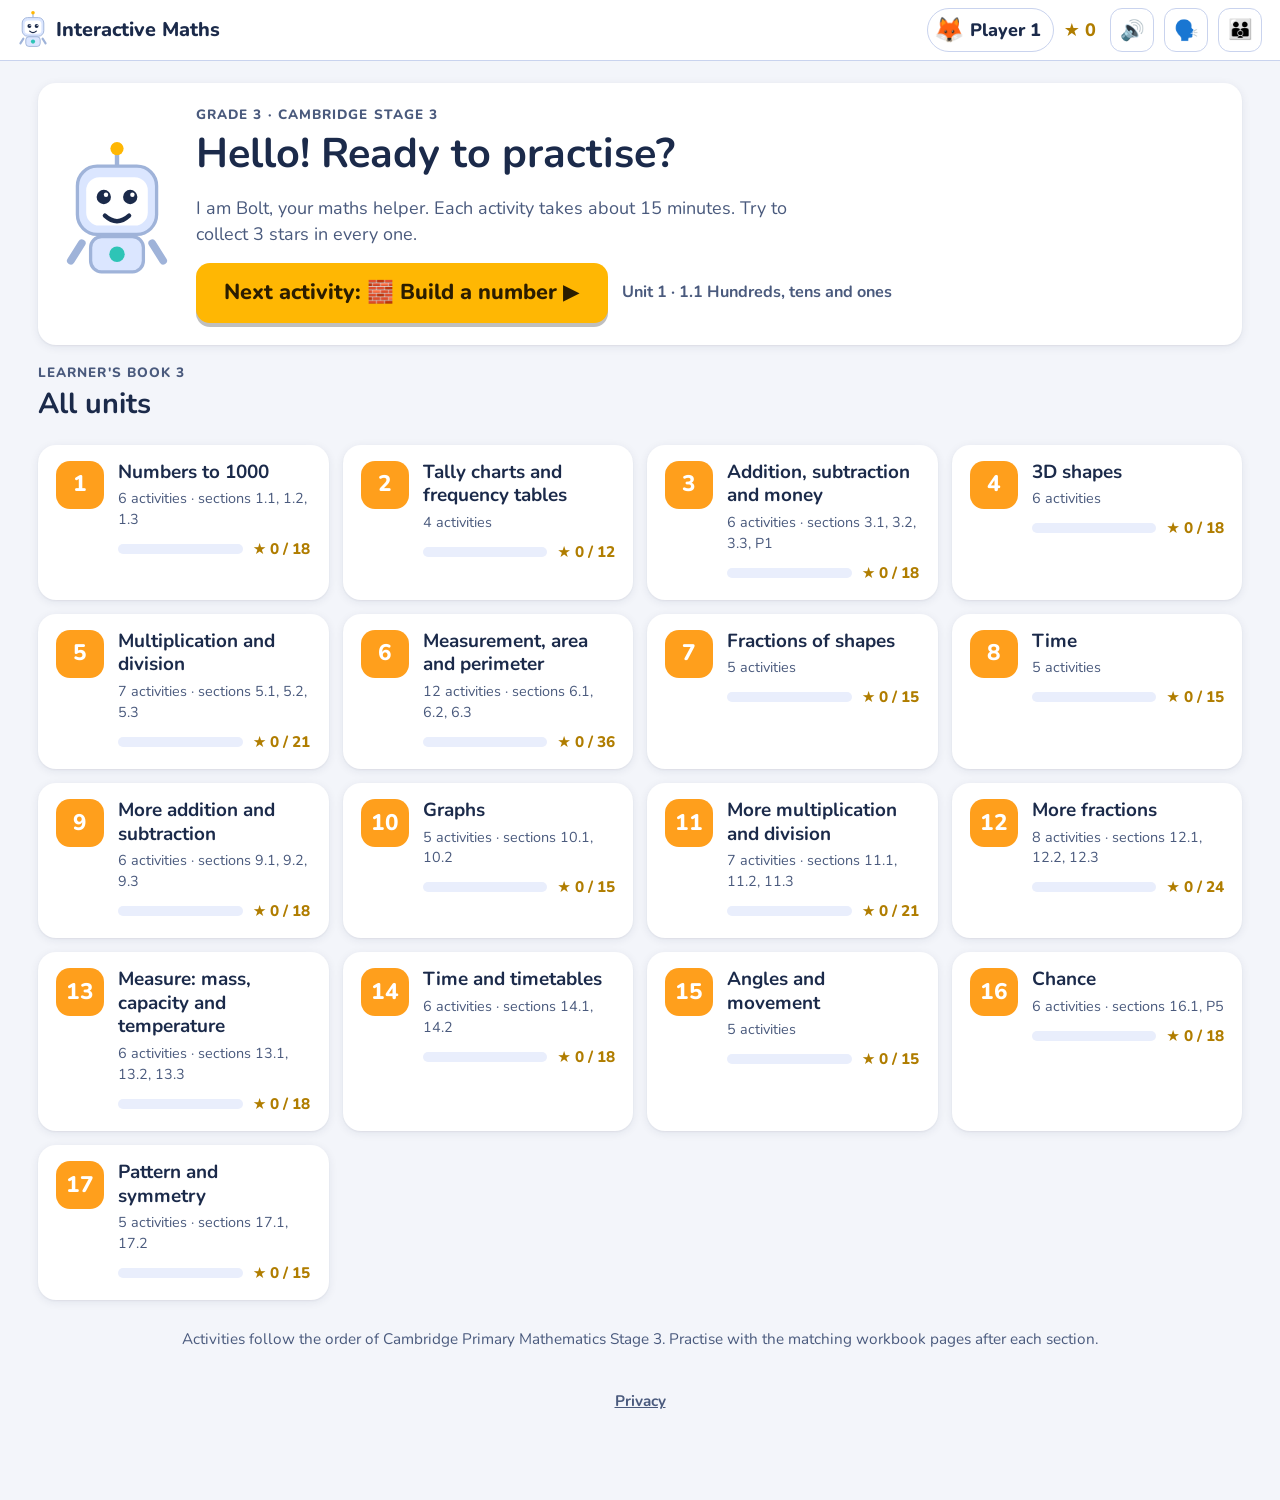
==== commit f57483ad: "Rename the site to Interactive Maths Title, top bar, privacy page, data download file name, comments" ====
--- a/index.html
+++ b/index.html
@@ -3,181 +3,181 @@
 <head>
   <meta charset="utf-8">
   <meta name="viewport" content="width=device-width, initial-scale=1">
-  <title>Grade 3 Maths</title>
+  <title>Interactive Maths</title>
   <meta name="description" content="Interactive Grade 3 maths activities following Cambridge Primary Mathematics Stage 3.">
   <meta name="theme-color" content="#f3f5fa">
   <link rel="icon" type="image/svg+xml" href="assets/favicon.svg">
   <link rel="preconnect" href="https://fonts.googleapis.com">
   <link rel="preconnect" href="https://fonts.gstatic.com" crossorigin>
   <link rel="stylesheet" href="https://fonts.googleapis.com/css2?family=Nunito:wght@400;700;800&display=swap">
-  <link rel="stylesheet" href="css/style.css?v=2026-11-06">
+  <link rel="stylesheet" href="css/style.css?v=2026-11-06c">
 </head>
 <body>
   <div id="app"><p style="padding:40px;text-align:center">Loading…</p></div>
   <noscript><p style="padding:40px;text-align:center">This site needs JavaScript turned on.</p></noscript>
 
-  <script src="js/config.js?v=2026-11-06"></script>
-  <script src="js/core.js?v=2026-11-06"></script>
-  <script src="js/components.js?v=2026-11-06"></script>
-  <script src="js/curriculum.js?v=2026-11-06"></script>
+  <script src="js/config.js?v=2026-11-06c"></script>
+  <script src="js/core.js?v=2026-11-06c"></script>
+  <script src="js/components.js?v=2026-11-06c"></script>
+  <script src="js/curriculum.js?v=2026-11-06c"></script>
 
   <!-- Unit 1 -->
-  <script src="js/units/unit-01.js?v=2026-11-06"></script>
-  <script src="js/activities/place-value-builder.js?v=2026-11-06"></script>
-  <script src="js/activities/number-square-pieces.js?v=2026-11-06"></script>
-  <script src="js/activities/number-word-cards.js?v=2026-11-06"></script>
-  <script src="js/activities/compare-and-order.js?v=2026-11-06"></script>
-  <script src="js/activities/number-line-1000.js?v=2026-11-06"></script>
-  <script src="js/activities/rounding-hill.js?v=2026-11-06"></script>
+  <script src="js/units/unit-01.js?v=2026-11-06c"></script>
+  <script src="js/activities/place-value-builder.js?v=2026-11-06c"></script>
+  <script src="js/activities/number-square-pieces.js?v=2026-11-06c"></script>
+  <script src="js/activities/number-word-cards.js?v=2026-11-06c"></script>
+  <script src="js/activities/compare-and-order.js?v=2026-11-06c"></script>
+  <script src="js/activities/number-line-1000.js?v=2026-11-06c"></script>
+  <script src="js/activities/rounding-hill.js?v=2026-11-06c"></script>
 
   <!-- Unit 2 -->
-  <script src="js/units/unit-02.js?v=2026-11-06"></script>
-  <script src="js/activities/tally-marks.js?v=2026-11-06"></script>
-  <script src="js/activities/survey-tally-table.js?v=2026-11-06"></script>
-  <script src="js/activities/read-the-table.js?v=2026-11-06"></script>
-  <script src="js/activities/chance-experiment.js?v=2026-11-06"></script>
+  <script src="js/units/unit-02.js?v=2026-11-06c"></script>
+  <script src="js/activities/tally-marks.js?v=2026-11-06c"></script>
+  <script src="js/activities/survey-tally-table.js?v=2026-11-06c"></script>
+  <script src="js/activities/read-the-table.js?v=2026-11-06c"></script>
+  <script src="js/activities/chance-experiment.js?v=2026-11-06c"></script>
 
   <!-- Unit 3 -->
-  <script src="js/units/unit-03.js?v=2026-11-06"></script>
-  <script src="js/activities/add-with-regrouping.js?v=2026-11-06"></script>
-  <script src="js/activities/subtract-with-regrouping.js?v=2026-11-06"></script>
-  <script src="js/activities/ink-blot-sums.js?v=2026-11-06"></script>
-  <script src="js/activities/dollars-and-cents.js?v=2026-11-06"></script>
-  <script src="js/activities/shop-and-change.js?v=2026-11-06"></script>
-  <script src="js/activities/digit-sum-detective.js?v=2026-11-06"></script>
+  <script src="js/units/unit-03.js?v=2026-11-06c"></script>
+  <script src="js/activities/add-with-regrouping.js?v=2026-11-06c"></script>
+  <script src="js/activities/subtract-with-regrouping.js?v=2026-11-06c"></script>
+  <script src="js/activities/ink-blot-sums.js?v=2026-11-06c"></script>
+  <script src="js/activities/dollars-and-cents.js?v=2026-11-06c"></script>
+  <script src="js/activities/shop-and-change.js?v=2026-11-06c"></script>
+  <script src="js/activities/digit-sum-detective.js?v=2026-11-06c"></script>
 
   <!-- Unit 4 -->
-  <script src="js/units/unit-04.js?v=2026-11-06"></script>
-  <script src="js/activities/shape-sorter-3d.js?v=2026-11-06"></script>
-  <script src="js/activities/prism-or-pyramid.js?v=2026-11-06"></script>
-  <script src="js/activities/face-edge-vertex-count.js?v=2026-11-06"></script>
-  <script src="js/activities/cube-builder.js?v=2026-11-06"></script>
-  <script src="js/activities/straw-shape-builder.js?v=2026-11-06"></script>
-  <script src="js/activities/mystery-shape-clues.js?v=2026-11-06"></script>
+  <script src="js/units/unit-04.js?v=2026-11-06c"></script>
+  <script src="js/activities/shape-sorter-3d.js?v=2026-11-06c"></script>
+  <script src="js/activities/prism-or-pyramid.js?v=2026-11-06c"></script>
+  <script src="js/activities/face-edge-vertex-count.js?v=2026-11-06c"></script>
+  <script src="js/activities/cube-builder.js?v=2026-11-06c"></script>
+  <script src="js/activities/straw-shape-builder.js?v=2026-11-06c"></script>
+  <script src="js/activities/mystery-shape-clues.js?v=2026-11-06c"></script>
 
   <!-- Unit 5 -->
-  <script src="js/units/unit-05.js?v=2026-11-06"></script>
-  <script src="js/activities/equal-groups-maker.js?v=2026-11-06"></script>
-  <script src="js/activities/array-fact-family.js?v=2026-11-06"></script>
-  <script src="js/activities/multiples-hunter.js?v=2026-11-06"></script>
-  <script src="js/activities/times-ten-machine.js?v=2026-11-06"></script>
-  <script src="js/activities/double-it-tables.js?v=2026-11-06"></script>
-  <script src="js/activities/split-and-add-tables.js?v=2026-11-06"></script>
-  <script src="js/activities/jump-along-sequences.js?v=2026-11-06"></script>
+  <script src="js/units/unit-05.js?v=2026-11-06c"></script>
+  <script src="js/activities/equal-groups-maker.js?v=2026-11-06c"></script>
+  <script src="js/activities/array-fact-family.js?v=2026-11-06c"></script>
+  <script src="js/activities/multiples-hunter.js?v=2026-11-06c"></script>
+  <script src="js/activities/times-ten-machine.js?v=2026-11-06c"></script>
+  <script src="js/activities/double-it-tables.js?v=2026-11-06c"></script>
+  <script src="js/activities/split-and-add-tables.js?v=2026-11-06c"></script>
+  <script src="js/activities/jump-along-sequences.js?v=2026-11-06c"></script>
 
   <!-- Unit 6 -->
-  <script src="js/units/unit-06.js?v=2026-11-06"></script>
-  <script src="js/activities/ruler-lab.js?v=2026-11-06"></script>
-  <script src="js/activities/which-unit.js?v=2026-11-06"></script>
-  <script src="js/activities/unit-converter.js?v=2026-11-06"></script>
-  <script src="js/activities/rounding-rover.js?v=2026-11-06"></script>
-  <script src="js/activities/estimate-measure.js?v=2026-11-06"></script>
-  <script src="js/activities/robot-patrol.js?v=2026-11-06"></script>
-  <script src="js/activities/regular-irregular.js?v=2026-11-06"></script>
-  <script src="js/activities/perimeter-puzzles.js?v=2026-11-06"></script>
-  <script src="js/activities/square-counter.js?v=2026-11-06"></script>
-  <script src="js/activities/fence-or-grass.js?v=2026-11-06"></script>
-  <script src="js/activities/rectangle-builder.js?v=2026-11-06"></script>
-  <script src="js/activities/mission-challenge.js?v=2026-11-06"></script>
+  <script src="js/units/unit-06.js?v=2026-11-06c"></script>
+  <script src="js/activities/ruler-lab.js?v=2026-11-06c"></script>
+  <script src="js/activities/which-unit.js?v=2026-11-06c"></script>
+  <script src="js/activities/unit-converter.js?v=2026-11-06c"></script>
+  <script src="js/activities/rounding-rover.js?v=2026-11-06c"></script>
+  <script src="js/activities/estimate-measure.js?v=2026-11-06c"></script>
+  <script src="js/activities/robot-patrol.js?v=2026-11-06c"></script>
+  <script src="js/activities/regular-irregular.js?v=2026-11-06c"></script>
+  <script src="js/activities/perimeter-puzzles.js?v=2026-11-06c"></script>
+  <script src="js/activities/square-counter.js?v=2026-11-06c"></script>
+  <script src="js/activities/fence-or-grass.js?v=2026-11-06c"></script>
+  <script src="js/activities/rectangle-builder.js?v=2026-11-06c"></script>
+  <script src="js/activities/mission-challenge.js?v=2026-11-06c"></script>
 
   <!-- Unit 7 -->
-  <script src="js/units/unit-07.js?v=2026-11-06"></script>
-  <script src="js/activities/fair-share-pizza.js?v=2026-11-06"></script>
-  <script src="js/activities/fraction-colour-in.js?v=2026-11-06"></script>
-  <script src="js/activities/fraction-strip-wall.js?v=2026-11-06"></script>
-  <script src="js/activities/whole-from-part.js?v=2026-11-06"></script>
-  <script src="js/activities/tile-designer.js?v=2026-11-06"></script>
+  <script src="js/units/unit-07.js?v=2026-11-06c"></script>
+  <script src="js/activities/fair-share-pizza.js?v=2026-11-06c"></script>
+  <script src="js/activities/fraction-colour-in.js?v=2026-11-06c"></script>
+  <script src="js/activities/fraction-strip-wall.js?v=2026-11-06c"></script>
+  <script src="js/activities/whole-from-part.js?v=2026-11-06c"></script>
+  <script src="js/activities/tile-designer.js?v=2026-11-06c"></script>
 
   <!-- Unit 8 -->
-  <script src="js/units/unit-08.js?v=2026-11-06"></script>
-  <script src="js/activities/hour-hand-hint.js?v=2026-11-06"></script>
-  <script src="js/activities/five-minute-ring.js?v=2026-11-06"></script>
-  <script src="js/activities/past-or-to.js?v=2026-11-06"></script>
-  <script src="js/activities/clock-twins.js?v=2026-11-06"></script>
-  <script src="js/activities/set-the-clock.js?v=2026-11-06"></script>
+  <script src="js/units/unit-08.js?v=2026-11-06c"></script>
+  <script src="js/activities/hour-hand-hint.js?v=2026-11-06c"></script>
+  <script src="js/activities/five-minute-ring.js?v=2026-11-06c"></script>
+  <script src="js/activities/past-or-to.js?v=2026-11-06c"></script>
+  <script src="js/activities/clock-twins.js?v=2026-11-06c"></script>
+  <script src="js/activities/set-the-clock.js?v=2026-11-06c"></script>
 
   <!-- Unit 9 -->
-  <script src="js/units/unit-09.js?v=2026-11-06"></script>
-  <script src="js/activities/tens-make-a-hundred.js?v=2026-11-06"></script>
-  <script src="js/activities/best-order-adding.js?v=2026-11-06"></script>
-  <script src="js/activities/swap-a-hundred.js?v=2026-11-06"></script>
-  <script src="js/activities/mystery-number.js?v=2026-11-06"></script>
-  <script src="js/activities/bonds-to-100.js?v=2026-11-06"></script>
-  <script src="js/activities/thousand-partners.js?v=2026-11-06"></script>
+  <script src="js/units/unit-09.js?v=2026-11-06c"></script>
+  <script src="js/activities/tens-make-a-hundred.js?v=2026-11-06c"></script>
+  <script src="js/activities/best-order-adding.js?v=2026-11-06c"></script>
+  <script src="js/activities/swap-a-hundred.js?v=2026-11-06c"></script>
+  <script src="js/activities/mystery-number.js?v=2026-11-06c"></script>
+  <script src="js/activities/bonds-to-100.js?v=2026-11-06c"></script>
+  <script src="js/activities/thousand-partners.js?v=2026-11-06c"></script>
 
   <!-- Unit 10 -->
-  <script src="js/units/unit-10.js?v=2026-11-06"></script>
-  <script src="js/activities/pictogram-maker.js?v=2026-11-06"></script>
-  <script src="js/activities/bar-chart-builder.js?v=2026-11-06"></script>
-  <script src="js/activities/spin-and-count.js?v=2026-11-06"></script>
-  <script src="js/activities/venn-hoops.js?v=2026-11-06"></script>
-  <script src="js/activities/carroll-grid.js?v=2026-11-06"></script>
+  <script src="js/units/unit-10.js?v=2026-11-06c"></script>
+  <script src="js/activities/pictogram-maker.js?v=2026-11-06c"></script>
+  <script src="js/activities/bar-chart-builder.js?v=2026-11-06c"></script>
+  <script src="js/activities/spin-and-count.js?v=2026-11-06c"></script>
+  <script src="js/activities/venn-hoops.js?v=2026-11-06c"></script>
+  <script src="js/activities/carroll-grid.js?v=2026-11-06c"></script>
 
   <!-- Unit 11 -->
-  <script src="js/units/unit-11.js?v=2026-11-06"></script>
-  <script src="js/activities/times-square-explorer.js?v=2026-11-06"></script>
-  <script src="js/activities/sequence-hops.js?v=2026-11-06"></script>
-  <script src="js/activities/split-and-multiply.js?v=2026-11-06"></script>
-  <script src="js/activities/share-and-leftovers.js?v=2026-11-06"></script>
-  <script src="js/activities/grid-method-builder.js?v=2026-11-06"></script>
-  <script src="js/activities/chunk-and-divide.js?v=2026-11-06"></script>
-  <script src="js/activities/remainder-decisions.js?v=2026-11-06"></script>
+  <script src="js/units/unit-11.js?v=2026-11-06c"></script>
+  <script src="js/activities/times-square-explorer.js?v=2026-11-06c"></script>
+  <script src="js/activities/sequence-hops.js?v=2026-11-06c"></script>
+  <script src="js/activities/split-and-multiply.js?v=2026-11-06c"></script>
+  <script src="js/activities/share-and-leftovers.js?v=2026-11-06c"></script>
+  <script src="js/activities/grid-method-builder.js?v=2026-11-06c"></script>
+  <script src="js/activities/chunk-and-divide.js?v=2026-11-06c"></script>
+  <script src="js/activities/remainder-decisions.js?v=2026-11-06c"></script>
 
   <!-- Unit 12 -->
-  <script src="js/units/unit-12.js?v=2026-11-06"></script>
-  <script src="js/activities/fraction-share-out.js?v=2026-11-06"></script>
-  <script src="js/activities/fraction-whole-finder.js?v=2026-11-06"></script>
-  <script src="js/activities/fraction-line-up.js?v=2026-11-06"></script>
-  <script src="js/activities/equivalent-wall.js?v=2026-11-06"></script>
-  <script src="js/activities/fraction-strip-sums.js?v=2026-11-06"></script>
-  <script src="js/activities/sale-price-shop.js?v=2026-11-06"></script>
-  <script src="js/activities/dicey-tenths.js?v=2026-11-06"></script>
-  <script src="js/activities/fraction-of-measures.js?v=2026-11-06"></script>
+  <script src="js/units/unit-12.js?v=2026-11-06c"></script>
+  <script src="js/activities/fraction-share-out.js?v=2026-11-06c"></script>
+  <script src="js/activities/fraction-whole-finder.js?v=2026-11-06c"></script>
+  <script src="js/activities/fraction-line-up.js?v=2026-11-06c"></script>
+  <script src="js/activities/equivalent-wall.js?v=2026-11-06c"></script>
+  <script src="js/activities/fraction-strip-sums.js?v=2026-11-06c"></script>
+  <script src="js/activities/sale-price-shop.js?v=2026-11-06c"></script>
+  <script src="js/activities/dicey-tenths.js?v=2026-11-06c"></script>
+  <script src="js/activities/fraction-of-measures.js?v=2026-11-06c"></script>
 
   <!-- Unit 13 -->
-  <script src="js/units/unit-13.js?v=2026-11-06"></script>
-  <script src="js/activities/scale-reader.js?v=2026-11-06"></script>
-  <script src="js/activities/balance-puzzle.js?v=2026-11-06"></script>
-  <script src="js/activities/kilo-grid.js?v=2026-11-06"></script>
-  <script src="js/activities/jug-reader.js?v=2026-11-06"></script>
-  <script src="js/activities/same-amount.js?v=2026-11-06"></script>
-  <script src="js/activities/thermo-reader.js?v=2026-11-06"></script>
+  <script src="js/units/unit-13.js?v=2026-11-06c"></script>
+  <script src="js/activities/scale-reader.js?v=2026-11-06c"></script>
+  <script src="js/activities/balance-puzzle.js?v=2026-11-06c"></script>
+  <script src="js/activities/kilo-grid.js?v=2026-11-06c"></script>
+  <script src="js/activities/jug-reader.js?v=2026-11-06c"></script>
+  <script src="js/activities/same-amount.js?v=2026-11-06c"></script>
+  <script src="js/activities/thermo-reader.js?v=2026-11-06c"></script>
 
   <!-- Unit 14 -->
-  <script src="js/units/unit-14.js?v=2026-11-06"></script>
-  <script src="js/activities/clock-to-the-minute.js?v=2026-11-06"></script>
-  <script src="js/activities/minute-challenge.js?v=2026-11-06"></script>
-  <script src="js/activities/calendar-hops.js?v=2026-11-06"></script>
-  <script src="js/activities/birthdays-and-years.js?v=2026-11-06"></script>
-  <script src="js/activities/my-day-timetable.js?v=2026-11-06"></script>
-  <script src="js/activities/bus-stop-timetable.js?v=2026-11-06"></script>
+  <script src="js/units/unit-14.js?v=2026-11-06c"></script>
+  <script src="js/activities/clock-to-the-minute.js?v=2026-11-06c"></script>
+  <script src="js/activities/minute-challenge.js?v=2026-11-06c"></script>
+  <script src="js/activities/calendar-hops.js?v=2026-11-06c"></script>
+  <script src="js/activities/birthdays-and-years.js?v=2026-11-06c"></script>
+  <script src="js/activities/my-day-timetable.js?v=2026-11-06c"></script>
+  <script src="js/activities/bus-stop-timetable.js?v=2026-11-06c"></script>
 
   <!-- Unit 15 -->
-  <script src="js/units/unit-15.js?v=2026-11-06"></script>
-  <script src="js/activities/turn-spinner.js?v=2026-11-06"></script>
-  <script src="js/activities/right-angle-hunt.js?v=2026-11-06"></script>
-  <script src="js/activities/compass-garden.js?v=2026-11-06"></script>
-  <script src="js/activities/robot-route.js?v=2026-11-06"></script>
-  <script src="js/activities/hippo-routes.js?v=2026-11-06"></script>
+  <script src="js/units/unit-15.js?v=2026-11-06c"></script>
+  <script src="js/activities/turn-spinner.js?v=2026-11-06c"></script>
+  <script src="js/activities/right-angle-hunt.js?v=2026-11-06c"></script>
+  <script src="js/activities/compass-garden.js?v=2026-11-06c"></script>
+  <script src="js/activities/robot-route.js?v=2026-11-06c"></script>
+  <script src="js/activities/hippo-routes.js?v=2026-11-06c"></script>
 
   <!-- Unit 16 -->
-  <script src="js/units/unit-16.js?v=2026-11-06"></script>
-  <script src="js/activities/chance-word-sort.js?v=2026-11-06"></script>
-  <script src="js/activities/domino-card-draw.js?v=2026-11-06"></script>
-  <script src="js/activities/crocodile-coin-walk.js?v=2026-11-06"></script>
-  <script src="js/activities/spinner-lab.js?v=2026-11-06"></script>
-  <script src="js/activities/sweet-jar-chance.js?v=2026-11-06"></script>
-  <script src="js/activities/venn-property-game.js?v=2026-11-06"></script>
+  <script src="js/units/unit-16.js?v=2026-11-06c"></script>
+  <script src="js/activities/chance-word-sort.js?v=2026-11-06c"></script>
+  <script src="js/activities/domino-card-draw.js?v=2026-11-06c"></script>
+  <script src="js/activities/crocodile-coin-walk.js?v=2026-11-06c"></script>
+  <script src="js/activities/spinner-lab.js?v=2026-11-06c"></script>
+  <script src="js/activities/sweet-jar-chance.js?v=2026-11-06c"></script>
+  <script src="js/activities/venn-property-game.js?v=2026-11-06c"></script>
 
   <!-- Unit 17 -->
-  <script src="js/units/unit-17.js?v=2026-11-06"></script>
-  <script src="js/activities/mirror-line-finder.js?v=2026-11-06"></script>
-  <script src="js/activities/reflect-it.js?v=2026-11-06"></script>
-  <script src="js/activities/six-square-designs.js?v=2026-11-06"></script>
-  <script src="js/activities/pattern-steps.js?v=2026-11-06"></script>
-  <script src="js/activities/likelihood-line.js?v=2026-11-06"></script>
+  <script src="js/units/unit-17.js?v=2026-11-06c"></script>
+  <script src="js/activities/mirror-line-finder.js?v=2026-11-06c"></script>
+  <script src="js/activities/reflect-it.js?v=2026-11-06c"></script>
+  <script src="js/activities/six-square-designs.js?v=2026-11-06c"></script>
+  <script src="js/activities/pattern-steps.js?v=2026-11-06c"></script>
+  <script src="js/activities/likelihood-line.js?v=2026-11-06c"></script>
 
-  <script src="js/sync.js?v=2026-11-06"></script>
-  <script src="js/app.js?v=2026-11-06"></script>
+  <script src="js/sync.js?v=2026-11-06c"></script>
+  <script src="js/app.js?v=2026-11-06c"></script>
 </body>
 </html>
--- a/css/style.css
+++ b/css/style.css
@@ -1,4 +1,4 @@
-/* Maths Mission — styles. Space theme, large readable text, big click targets. */
+/* Interactive Maths — styles. Space theme, large readable text, big click targets. */
 :root {
   --ink: #1b2a4a;
   --ink-soft: #4a5a7d;
